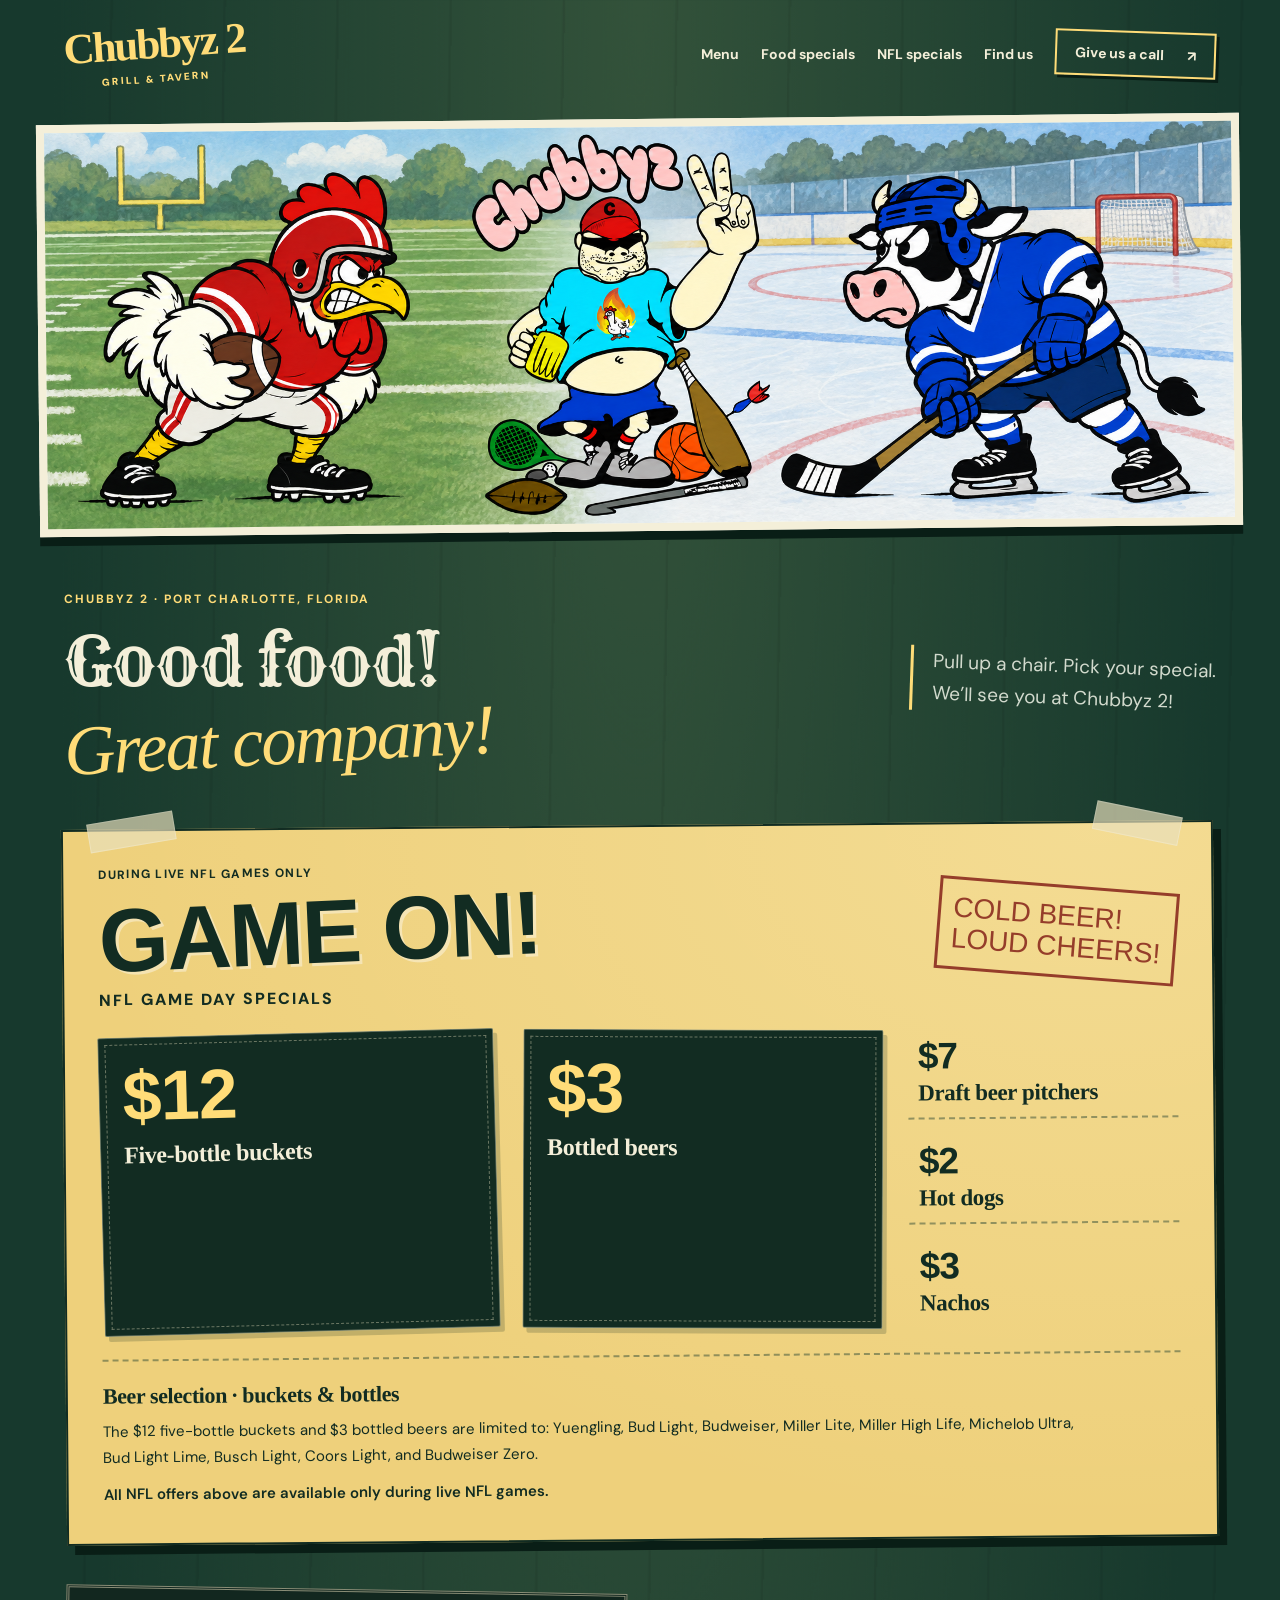
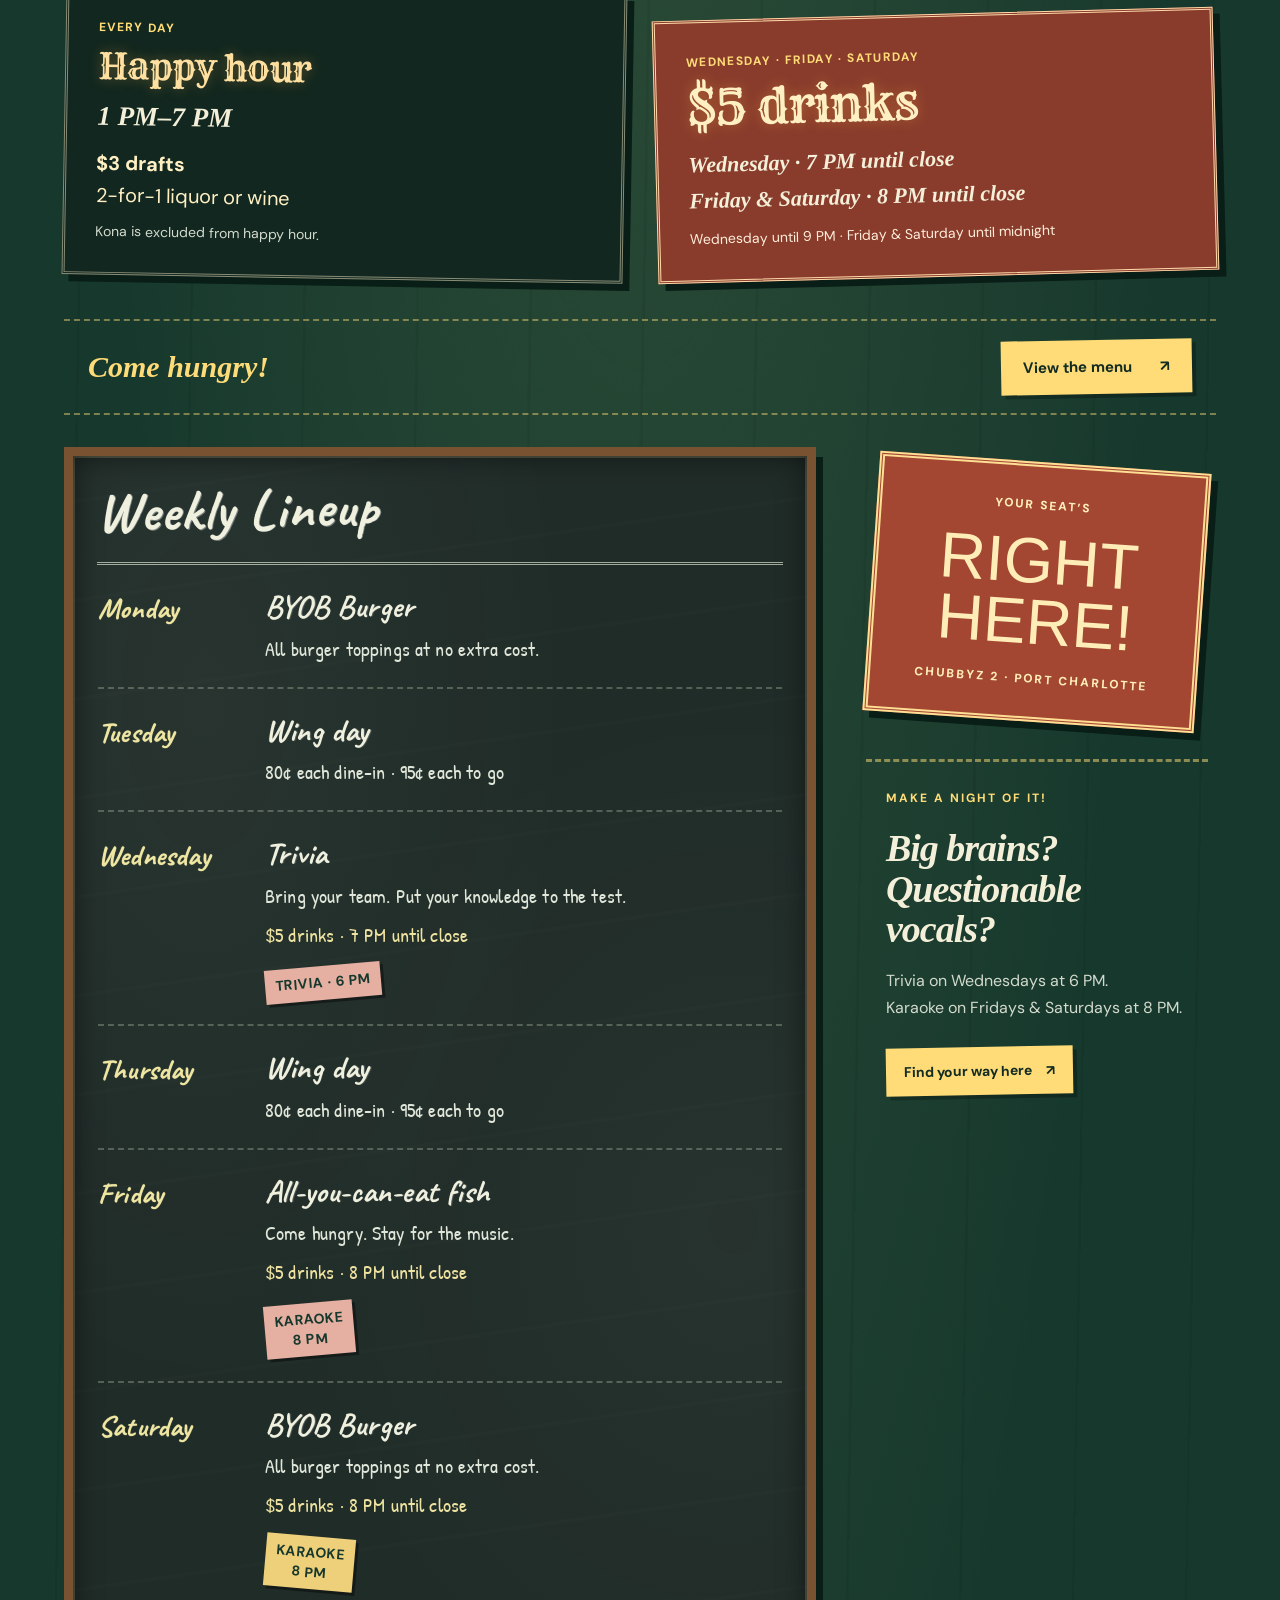
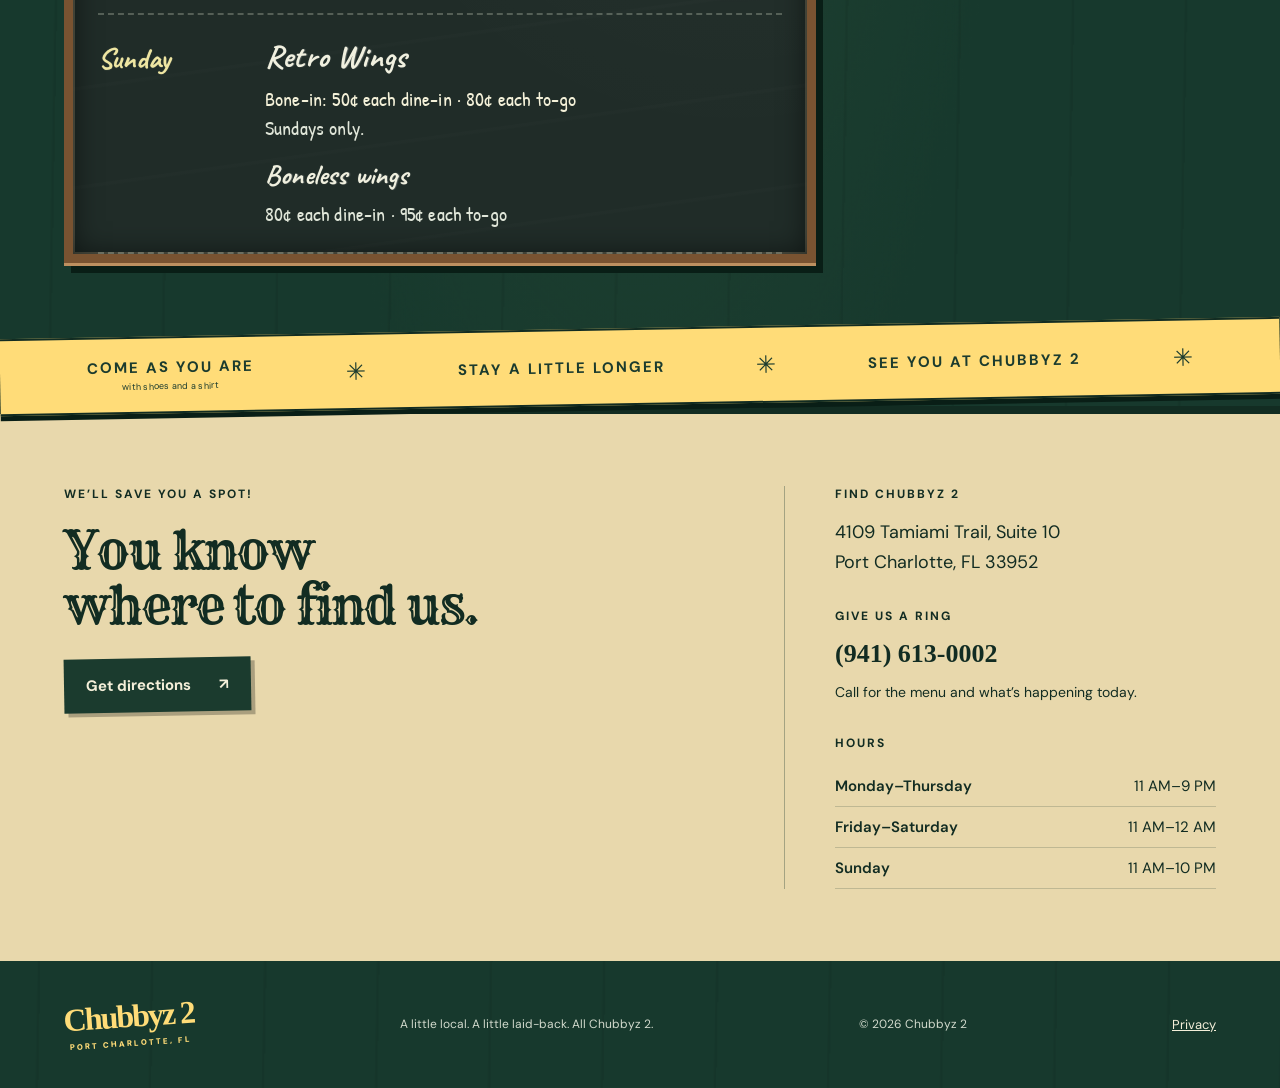
==== index.html @ 78c460dc "Publish Chubbyz 2 website" ====
<!doctype html>
<html lang="en"><head><meta charset="utf-8"><meta name="viewport" content="width=device-width, initial-scale=1"><title>Chubbyz 2 | Port Charlotte, Florida</title><meta name="description" content="Chubbyz 2 Port Charlotte specials: $12 five-bottle buckets during live NFL games, Sunday Retro Wings at 50¢ each dine-in or 80¢ each to-go, daily happy hour, and weekly entertainment."><link rel="icon" type="image/svg+xml" href="data:image/svg+xml,%3Csvg xmlns='http://www.w3.org/2000/svg' viewBox='0 0 64 64'%3E%3Crect width='64' height='64' rx='12' fill='%231a392d'/%3E%3Ctext x='32' y='48' text-anchor='middle' font-family='Georgia' font-weight='bold' font-size='48' fill='%23ffdd73'%3EC%3C/text%3E%3C/svg%3E"><link rel="stylesheet" href="style.css"><link rel="stylesheet" href="dive-bar.css"><link rel="stylesheet" href="chalkboard.css"></head>
<body><a class="skip" href="#main">Skip to content</a><header><a class="logo" href="#" aria-label="Chubbyz 2 home">Chubbyz 2<span>GRILL & TAVERN</span></a><nav aria-label="Main navigation"><a href="menu.html">Menu</a><a href="#weekly-lineup">Food specials</a><a href="#game-day">NFL specials</a><a href="#visit">Find us</a><a class="nav-call" href="tel:+19416130002">Give us a call <span aria-hidden="true">↗</span></a></nav></header>
<main id="main"><div class="sports-banner"><img src="chubbyz-field-rink-header.png" alt="Chubbyz 2 mascot between a football chicken and a hockey cow, with a football field fading into an ice hockey rink behind them" width="3072" height="1024" fetchpriority="high"></div><section class="specials" id="specials" aria-labelledby="specials-title"><div class="specials-heading"><div><p class="eyebrow">CHUBBYZ 2 · PORT CHARLOTTE, FLORIDA</p><h1 id="specials-title">Good food!<br><em>Great company!</em></h1></div><p class="specials-intro">Pull up a chair. Pick your special.<br>We’ll see you at Chubbyz 2!</p></div><section class="game-day" id="game-day" aria-labelledby="game-day-title">
<div class="game-day-heading"><div><p class="eyebrow">DURING LIVE NFL GAMES ONLY</p><h2 id="game-day-title">GAME ON!</h2><p class="game-subtitle">NFL Game Day Specials</p></div><p>COLD BEER!<br>LOUD CHEERS!</p></div>
<div class="game-day-grid"><article class="nfl-offer bucket-offer"><p class="nfl-price">$12</p><h3>Five-bottle buckets</h3></article>
<article class="nfl-offer"><p class="nfl-price">$3</p><h3>Bottled beers</h3></article>
<div class="nfl-quick-deals"><article><p class="nfl-price">$7</p><h3>Draft beer pitchers</h3></article><article><p class="nfl-price">$2</p><h3>Hot dogs</h3></article><article><p class="nfl-price">$3</p><h3>Nachos</h3></article></div></div>
<div class="beer-selection"><h3>Beer selection · buckets &amp; bottles</h3><p>The $12 five-bottle buckets and $3 bottled beers are limited to: Yuengling, Bud Light, Budweiser, Miller Lite, Miller High Life, Michelob Ultra, Bud Light Lime, Busch Light, Coors Light, and Budweiser Zero.</p><p class="game-day-note">All NFL offers above are available only during live NFL games.</p></div></section><section class="drink-specials" aria-label="Drink specials"><div class="drink-offer"><p class="eyebrow">EVERY DAY</p><h2>Happy hour</h2><p class="drink-time">1 PM–7 PM</p><p class="happy-hour-prices"><strong>$3 drafts</strong><br>2-for-1 liquor or wine</p><p class="drink-detail">Kona is excluded from happy hour.</p></div><div class="drink-offer evening"><p class="eyebrow">WEDNESDAY · FRIDAY · SATURDAY</p><h2>$5 drinks</h2><p class="drink-time">Wednesday · 7 PM until close<br>Friday &amp; Saturday · 8 PM until close</p><p class="drink-detail">Wednesday until 9 PM · Friday &amp; Saturday until midnight</p></div></section><div class="menu-strip"><span>Come hungry!</span><a class="button" href="menu.html">View the menu <span aria-hidden="true">↗</span></a></div><div class="specials-layout"><div class="weekly-board" id="weekly-lineup"><div class="board-heading"><h2>Weekly Lineup</h2><span>7 DAYS. PLENTY OF REASONS.</span></div><ol class="specials-list"><li class="special-row"><h3>Monday</h3><div class="special-food"><h4>BYOB Burger</h4><p>All burger toppings at no extra cost.</p></div></li><li class="special-row"><h3>Tuesday</h3><div class="special-food"><h4>Wing day</h4><p>80¢ each dine-in · 95¢ each to go</p></div></li><li class="special-row"><h3>Wednesday</h3><div class="special-food"><h4>Trivia</h4><p>Bring your team. Put your knowledge to the test.</p><p class="row-drinks">$5 drinks · 7 PM until close</p></div><span class="event-tag">TRIVIA · 6 PM</span></li><li class="special-row"><h3>Thursday</h3><div class="special-food"><h4>Wing day</h4><p>80¢ each dine-in · 95¢ each to go</p></div></li><li class="special-row"><h3>Friday</h3><div class="special-food"><h4>All-you-can-eat fish</h4><p>Come hungry. Stay for the music.</p><p class="row-drinks">$5 drinks · 8 PM until close</p></div><span class="event-tag">KARAOKE<br>8 PM</span></li><li class="special-row"><h3>Saturday</h3><div class="special-food"><h4>BYOB Burger</h4><p>All burger toppings at no extra cost.</p><p class="row-drinks">$5 drinks · 8 PM until close</p></div><span class="event-tag">KARAOKE<br>8 PM</span></li><li class="special-row"><h3>Sunday</h3><div class="special-food"><h4>Retro Wings</h4><p><strong>Bone-in: 50¢ each dine-in · 80¢ each to-go</strong><br>Sundays only.</p><h4 class="boneless-title">Boneless wings</h4><p>80¢ each dine-in · 95¢ each to-go</p></div></li></ol></div><aside class="specials-side"><div class="bar-sign" aria-hidden="true"><span>YOUR SEAT’S</span><strong>RIGHT<br>HERE!</strong><span>CHUBBYZ 2 · PORT CHARLOTTE</span></div><div class="weekend-note"><p class="eyebrow">MAKE A NIGHT OF IT!</p><h2>Big brains?<br>Questionable vocals?</h2><p>Trivia on Wednesdays at 6 PM.<br>Karaoke on Fridays &amp; Saturdays at 8 PM.</p><a class="button" href="#visit">Find your way here <span aria-hidden="true">↗</span></a></div></aside></div></section>
<div class="ticker"><span class="come-as-you-are">COME AS YOU ARE<small>with shoes and a shirt</small></span><b aria-hidden="true">✳</b><span>STAY A LITTLE LONGER</span><b aria-hidden="true">✳</b><span>SEE YOU AT CHUBBYZ 2</span><b aria-hidden="true">✳</b></div>

<section id="visit" class="visit"><div><p class="eyebrow">WE’LL SAVE YOU A SPOT!</p><h2>You know<br>where to find us.</h2><a class="button dark" href="https://www.google.com/maps/search/?api=1&query=Chubbyz+4109+Tamiami+Trail+Port+Charlotte+FL" target="_blank" rel="noopener noreferrer">Get directions <span aria-hidden="true">↗</span></a></div><div class="visit-details"><div><h3>FIND CHUBBYZ 2</h3><p>4109 Tamiami Trail, Suite 10<br>Port Charlotte, FL 33952</p></div><div><h3>GIVE US A RING</h3><a class="phone" href="tel:+19416130002">(941) 613-0002</a><p class="hours">Call for the menu and what’s happening today.</p></div><div class="opening-hours"><h3>HOURS</h3><dl><div><dt>Monday–Thursday</dt><dd>11 AM–9 PM</dd></div><div><dt>Friday–Saturday</dt><dd>11 AM–12 AM</dd></div><div><dt>Sunday</dt><dd>11 AM–10 PM</dd></div></dl></div></div></section></main><footer><a class="logo" href="#">Chubbyz 2<span>PORT CHARLOTTE, FL</span></a><p>A little local. A little laid-back. All Chubbyz 2.</p><span>© <span id="year">2026</span> Chubbyz 2</span><a class="privacy-link" href="privacy.html">Privacy</a></footer></body></html>
---- style.css ----
@import url('https://fonts.googleapis.com/css2?family=DM+Sans:wght@400;500;600;700&family=Rye&display=swap');
:root{--green:#1b3b2e;--deep:#122c22;--yellow:#ffdc78;--paper:#f4efd9;--red:#af3f2b}*{box-sizing:border-box}html{scroll-behavior:smooth;scroll-padding-top:24px}body{margin:0;background:var(--green);color:var(--paper);font-family:'DM Sans',sans-serif;font-size:16px}a{color:inherit;text-decoration:none}a:focus-visible{outline:3px solid var(--red);outline-offset:6px}.skip{position:absolute;top:-60px;left:12px;background:var(--yellow);color:var(--green);padding:12px;z-index:5}.skip:focus{top:12px}header{max-width:1500px;margin:auto;padding:27px 5%;display:flex;justify-content:space-between;align-items:center;border-bottom:1px solid #ffffff30}.logo{font-family:Georgia,serif;font-size:38px;font-weight:900;letter-spacing:-2px;line-height:.95}.logo span{display:block;font-family:'DM Sans',sans-serif;font-size:10px;letter-spacing:2px;text-align:center;margin-top:9px}nav{display:flex;align-items:center;gap:36px;font-size:14px;font-weight:600}.nav-call{border:1px solid #eee7c881;padding:12px 18px;border-radius:3px}.nav-call span{margin-left:20px}nav a:hover,.text-link:hover{color:var(--yellow)}.hero{max-width:1500px;margin:auto;padding:27px 5% 80px}.hero-top{display:flex;justify-content:space-between;font-size:12px;letter-spacing:2px;font-weight:700}h1{font-family:'Rye',Georgia,serif;font-weight:400;color:var(--yellow);font-size:clamp(90px,19.3vw,278px);line-height:1.16;letter-spacing:-.055em;margin:8px 0 18px;position:relative}h1 .star{font-family:Georgia,serif;font-size:.42em;display:inline-block;vertical-align:top;transform:rotate(12deg);margin:28px 0 0 14px}.hero-bottom{display:grid;grid-template-columns:.85fr 1.35fr;gap:9%;align-items:center}.eyebrow{font-size:12px;letter-spacing:2px;font-weight:700;margin:0 0 22px}h2{font-family:Georgia,serif;font-size:clamp(34px,3.4vw,53px);letter-spacing:-1.8px;line-height:1.07;font-weight:700;margin:0 0 25px}.intro>p:not(.eyebrow){color:#d2dacd;line-height:1.7;max-width:350px;margin-bottom:28px}.button{display:inline-flex;align-items:center;justify-content:space-between;gap:28px;background:var(--yellow);color:var(--deep);padding:17px 22px;border-radius:3px;font-weight:700;font-size:15px;transition:transform .2s,background .2s}.button:hover{transform:translateY(-3px);background:#ffe99d}.small-note{display:block;font-size:10px;letter-spacing:1.8px;margin-top:20px;color:#bfcab9}.hero-photo{margin:0;position:relative;transform:rotate(-2deg);background:var(--paper);padding:10px 10px 0;color:var(--deep)}.hero-photo img{display:block;width:100%;height:350px;object-fit:cover}.hero-photo figcaption{font-size:10px;font-weight:700;letter-spacing:2px;padding:15px 3px}.stamp{position:absolute;right:-23px;bottom:-30px;background:var(--yellow);width:140px;height:140px;border-radius:50%;outline:1px dashed var(--deep);outline-offset:-9px;display:flex;align-items:center;justify-content:center;flex-direction:column;transform:rotate(12deg);font-size:12px;font-weight:700;letter-spacing:1px}.stamp strong{font:italic bold 38px Georgia;letter-spacing:-2px}.stamp span{font-size:8px;letter-spacing:1px;margin-top:7px}.ticker{background:var(--yellow);color:var(--green);padding:19px 4%;display:flex;justify-content:space-around;align-items:center;gap:20px;font-size:26px;border-top:2px solid var(--deep);border-bottom:2px solid var(--deep)}.ticker span{font-size:15px;letter-spacing:2px;font-weight:700}.hangout{max-width:1500px;margin:auto;padding:85px 5%;display:grid;grid-template-columns:1.8fr 1fr;gap:0 12%}.hangout>.eyebrow{grid-column:1/-1;color:var(--yellow)}.hangout h2{font-size:clamp(38px,4vw,60px)}.hangout p:not(.eyebrow){max-width:515px;line-height:1.8;color:#d2dacd}.text-link{display:inline-block;margin-top:10px;font-weight:600;border-bottom:1px solid #eeeed083;padding-bottom:7px}.text-link span{margin-left:35px}.wordmark{align-self:center;text-align:center;color:var(--yellow);font:bold 44px/.95 Georgia;transform:rotate(5deg);letter-spacing:-2px}.wordmark i{font-size:63px;line-height:1.2}.visit{background:var(--yellow);color:var(--deep);padding:72px max(5%,calc((100% - 1350px)/2));display:grid;grid-template-columns:1.4fr 1fr;gap:10%}.visit h2{font-size:clamp(38px,4vw,60px)}.button.dark{background:var(--green);color:var(--paper)}.button.dark:hover{background:#2b513e}.visit-details{border-left:1px solid #1b3b2e55;padding-left:50px}.visit-details h3{font-size:12px;letter-spacing:2px;margin:0 0 15px}.visit-details p{font-size:18px;line-height:1.7;margin:0 0 30px}.phone{font:bold 26px Georgia}.visit-details .hours{font-size:14px;margin-top:12px}footer{max-width:1500px;margin:auto;display:flex;justify-content:space-between;gap:25px;align-items:center;padding:40px 5%}footer .logo{font-size:32px}footer p,footer>span{font-size:12px;color:#d2dacd}footer .logo span{font-size:8px}@media(min-width:1550px){h1{font-size:278px}}@media(max-width:800px){header{padding:22px 6%}nav{gap:20px}nav>a:first-child{display:none}.hero{padding:25px 6% 60px}.hero-top{font-size:9px;letter-spacing:1px}h1{font-size:20vw;margin:20px 0 26px}h1 .star{margin-top:15px;margin-left:8px}.hero-bottom{gap:7%}.hero-photo img{height:300px}.stamp{width:110px;height:110px;right:-15px}.stamp strong{font-size:30px}.intro h2{font-size:33px}.button{padding:15px;gap:15px;font-size:14px}.ticker span{font-size:11px;letter-spacing:1px}.hangout{gap:8%}.wordmark{font-size:34px}.wordmark i{font-size:43px}.visit-details{padding-left:25px}footer p{max-width:160px}}@media(max-width:560px){nav{gap:16px;font-size:13px}.nav-call{padding:10px}.nav-call span{display:none}.logo{font-size:32px}.logo span{font-size:8px}.hero-top span:last-child{display:none}.hero-bottom{grid-template-columns:1fr;gap:36px}.intro{max-width:400px}.intro h2{font-size:42px}.intro>p:not(.eyebrow){max-width:none}.hero-photo{margin:0 8px 15px}.hero-photo img{height:290px}.small-note{margin-top:15px}.ticker{gap:12px;padding:18px 5%}.ticker span:nth-of-type(2),.ticker span:nth-of-type(3){display:none}.ticker{justify-content:center}.hangout{padding:55px 6%;grid-template-columns:1fr}.wordmark{display:none}.visit{padding:50px 6%;grid-template-columns:1fr;gap:40px}.visit-details{border-left:0;border-top:1px solid #1b3b2e55;padding:30px 0 0;display:grid;grid-template-columns:1fr 1fr;gap:15px}.visit-details p{font-size:15px}.phone{font-size:21px}.visit-details .hours{font-size:13px}.visit-details h3{font-size:10px}footer{flex-wrap:wrap;padding:30px 6%}footer p{max-width:170px}footer>span{width:100%;font-size:11px}}@media(prefers-reduced-motion:reduce){html{scroll-behavior:auto}*{transition:none!important}}
 .opening-hours{grid-column:1/-1}.opening-hours dl{margin:0}.opening-hours dl>div{display:flex;justify-content:space-between;gap:20px;border-bottom:1px solid #1b3b2e33;padding:10px 0;font-size:15px}.opening-hours dd{margin:0;white-space:nowrap}.opening-hours dt{font-weight:600}
/* Weekly specials lead the page. */
.specials{max-width:1500px;margin:auto;padding:45px 5% 65px}.specials-heading{display:flex;align-items:flex-end;justify-content:space-between;gap:30px;margin-bottom:38px}.specials-heading .eyebrow{color:var(--yellow);font-size:12px;margin-bottom:17px}.specials h1{font:700 clamp(44px,5.8vw,82px)/1.02 Georgia,serif;letter-spacing:-2.5px;margin:0;color:var(--paper)}.specials h1 em{color:var(--yellow);font-weight:400}.specials-intro{font-size:16px;line-height:1.7;color:#d2dacd;margin:0 0 6px}.specials-layout{display:grid;grid-template-columns:minmax(0,2.1fr) minmax(0,1fr);gap:42px;align-items:start}.weekly-board{border:1px solid #ffdc7870;background:var(--deep)}.board-heading{background:var(--yellow);color:var(--deep);padding:21px 25px;display:flex;align-items:center;justify-content:space-between;gap:15px}.board-heading h2{font:700 29px/1.1 Georgia,serif;letter-spacing:-.5px;margin:0}.board-heading>span{font-size:12px;letter-spacing:1px;white-space:nowrap}.specials-list{list-style:none;margin:0;padding:0}.special-row{display:grid;grid-template-columns:115px minmax(0,1fr) auto;align-items:center;gap:17px;margin:0 25px;padding:20px 0;border-bottom:1px solid #f4efd930}.special-row:last-child{border-bottom:0}.special-row h3{font-size:15px;margin:0;color:var(--yellow);font-weight:600}.special-food h4{font:bold 25px/1.1 Georgia,serif;letter-spacing:-.5px;margin:0 0 8px}.special-food p{font-size:14px;line-height:1.5;color:#d2dacd;margin:0}.event-tag{font-size:12px;letter-spacing:1px;padding:8px 10px;color:var(--yellow);border:1px solid #ffdc7870;transform:rotate(-3deg);white-space:nowrap}.specials-side .hero-photo{transform:rotate(2deg);margin:7px 5px 32px}.specials-side .hero-photo img{height:270px}.specials-side .hero-photo figcaption{font-size:10px;letter-spacing:1px}.weekend-note{padding:8px 5px}.weekend-note .eyebrow{color:var(--yellow);font-size:12px}.weekend-note h2{font-size:32px;letter-spacing:-1px;margin-bottom:18px}.weekend-note>p:not(.eyebrow){font-size:16px;line-height:1.7;color:#d2dacd;margin-bottom:25px}.specials-side .button{font-size:14px;padding:15px 18px;gap:14px}@media(max-width:1000px){.specials-layout{grid-template-columns:minmax(0,1fr) 260px;gap:25px}.special-row{grid-template-columns:90px minmax(0,1fr);gap:10px 15px;margin:0 18px}.event-tag{grid-column:2;justify-self:start}.special-food h4{font-size:23px}.board-heading{padding:20px 18px}.board-heading>span{display:none}.specials-heading{align-items:flex-start}.specials-intro{max-width:280px}}@media(max-width:800px){nav>a:first-child{display:block}nav>a[href="#visit"]{display:none}.specials-layout{grid-template-columns:1fr}.specials-side{display:grid;grid-template-columns:1fr 1fr;gap:25px;align-items:center}.specials-side .hero-photo{margin-bottom:0}.special-row{grid-template-columns:115px minmax(0,1fr) auto;margin:0 23px;gap:17px}.event-tag{grid-column:auto}.specials-heading{display:block}.specials-intro{max-width:none;margin:20px 0 0}.specials-heading h1 br{display:none}.specials-heading h1 em{display:block}}@media(max-width:560px){.specials{padding:32px 6% 45px}.specials-heading{margin-bottom:28px}.specials h1{font-size:51px;letter-spacing:-2px}.specials-heading .eyebrow{font-size:10px;letter-spacing:1px}.specials-intro{font-size:16px}.board-heading h2{font-size:28px}.special-row{grid-template-columns:minmax(0,1fr) auto;gap:8px 10px;padding:20px 0;margin:0 18px}.special-row h3{grid-column:1;font-size:14px}.special-food{grid-column:1;grid-row:2}.special-food h4{font-size:25px}.special-food p{font-size:14px}.event-tag{grid-column:2;grid-row:1;align-self:start;font-size:12px}.specials-side{grid-template-columns:1fr;gap:24px}.specials-side .hero-photo img{height:240px}.weekend-note{padding:12px 0 0}.weekend-note h2{font-size:35px}nav{gap:13px}.nav-call{font-size:12px}}@media(max-width:360px){.specials h1{font-size:44px}.special-row{margin:0 14px}.special-food h4{font-size:23px}}
.mascot-art{margin:0 0 30px;background:#fffef0;border:7px solid #f6bbcb;box-shadow:8px 8px 0 #10281f}.mascot-art img{display:block;width:100%;height:auto;aspect-ratio:1;object-fit:contain}.mascot-art figcaption{padding:15px 10px;background:#f6bbcb;color:var(--deep);text-align:center;font-size:12px;font-weight:700;letter-spacing:1px;line-height:1.5}.specials-side .mascot-art{transform:rotate(1deg)}@media(max-width:800px){.mascot-art{margin-bottom:0}}@media(max-width:560px){.mascot-art{max-width:390px;width:100%;margin:0 auto 5px}.specials-side .mascot-art{transform:none}}
.sports-banner{background:#fffef0;border-bottom:5px solid #f6bbcb;text-align:center;padding:0 4%}.sports-banner img{display:block;width:100%;max-width:1180px;height:auto;margin:auto;object-fit:contain}.specials-heading h1{font-size:clamp(40px,4.4vw,64px)}.specials-heading h1 em{display:inline}.specials .specials-heading{align-items:center;margin-bottom:28px}.specials .specials-layout{grid-template-columns:minmax(0,2.1fr) minmax(0,1fr)}.specials-side .weekend-note{padding:25px 0}.specials-side{display:block}@media(max-width:800px){.specials .specials-layout{grid-template-columns:1fr}.specials .specials-heading{display:block}.specials-heading h1 em{display:inline}.sports-banner{padding:0}.specials-side .weekend-note{padding:0}.specials-intro{margin-top:15px}}@media(max-width:560px){.specials-heading h1{font-size:41px}.specials{padding-top:27px}}
.sports-banner{padding:0}.sports-banner img{max-width:none}
.drink-specials{display:grid;grid-template-columns:1fr 1fr;gap:0;margin:0 0 32px;border:1px solid #ffdc7870;background:var(--deep)}.drink-offer{padding:25px 28px}.drink-offer .eyebrow{color:var(--yellow);font-size:12px;line-height:1.5;letter-spacing:1.4px;margin:0 0 10px}.drink-offer h2{font:bold 36px/1.1 Georgia,serif;letter-spacing:-1px;margin:0 0 12px}.drink-time{font-size:22px;font-weight:700;margin:0;line-height:1.4}.drink-detail{font-size:14px;line-height:1.5;margin:10px 0 0;color:#d2dacd}.drink-offer.evening{border-left:1px solid #ffdc7870}.special-food .row-drinks{color:var(--yellow);font-weight:600;margin-top:9px}@media(max-width:560px){.drink-specials{grid-template-columns:1fr;margin-bottom:24px}.drink-offer{padding:22px}.drink-offer.evening{border-left:0;border-top:1px solid #ffdc7870}.drink-offer h2{font-size:32px}.drink-time{font-size:21px}}
.happy-hour-prices{font-size:20px;line-height:1.6;margin:12px 0 0;color:var(--yellow)}
.game-day{margin-bottom:32px;padding:28px;background:var(--yellow);color:var(--deep);border-radius:3px}.game-day-heading{display:flex;align-items:center;justify-content:space-between;gap:24px;margin-bottom:24px}.game-day-heading .eyebrow{margin:0 0 10px;letter-spacing:1.3px}.game-day-heading h2{font-size:clamp(30px,3.5vw,47px);margin:0;letter-spacing:-1px}.game-day-heading>p{font-size:15px;line-height:1.5;margin:0}.game-day-grid{display:grid;grid-template-columns:1.1fr 1fr .75fr;gap:22px}.nfl-offer{padding:23px;background:var(--deep);color:var(--paper);border-radius:2px}.nfl-price{font:bold 52px/1 Georgia,serif;margin:0 0 10px;color:var(--yellow)}.game-day h3{font:bold 24px/1.2 Georgia,serif;margin:0 0 12px;letter-spacing:-.4px}.nfl-offer>p:not(.nfl-price){font-size:15px;line-height:1.65;margin:12px 0 0}.nfl-offer .nfl-detail{color:var(--yellow)}.nfl-quick-deals{display:grid;gap:15px}.nfl-quick-deals article{border-bottom:1px solid #1b3b2e55;padding:0 0 12px}.nfl-quick-deals article:last-child{border-bottom:0;padding-bottom:0}.nfl-quick-deals .nfl-price{font-size:37px;color:var(--deep);margin-bottom:5px}.nfl-quick-deals h3{font-size:21px;margin:0}.game-day-note{font-size:14px;font-weight:600;line-height:1.5;margin:20px 0 0}.special-food .boneless-title{font-size:21px;margin-top:18px}.special-food strong{color:var(--paper)}@media(max-width:1000px){.game-day-grid{grid-template-columns:1fr 1fr}.nfl-quick-deals{grid-column:1/-1;grid-template-columns:repeat(3,minmax(0,1fr))}.nfl-quick-deals article{border-bottom:0;padding:0}.game-day-heading>p{display:none}}@media(max-width:560px){header{flex-wrap:wrap;gap:22px}nav{width:100%;justify-content:space-between;gap:8px}.game-day{padding:22px;margin-bottom:24px}.game-day-grid{grid-template-columns:1fr;gap:16px}.nfl-quick-deals{grid-column:auto;gap:12px}.nfl-quick-deals h3{font-size:17px}.nfl-quick-deals .nfl-price{font-size:32px}.nfl-offer{padding:20px}.game-day-heading .eyebrow{font-size:10px}.game-day h2{font-size:33px}}
---- dive-bar.css ----
/* A wall of bar signs and weekly flyers. */
html{overflow-x:clip}
/* Keep longer day names clear of the offer text at every board width. */
body{background-color:#17392d;background-image:repeating-linear-gradient(91deg,transparent 0 110px,#00000012 111px 113px),radial-gradient(ellipse at top,#33523a,transparent 65%)}
header{border-bottom:0;padding-top:24px;padding-bottom:24px}.logo{color:var(--yellow);transform:rotate(-4deg);font-size:43px}nav a{font-weight:700}.nav-call{border:2px solid var(--yellow);box-shadow:3px 3px 0 #091e16;border-radius:0;transform:rotate(2deg)}
.sports-banner{max-width:1400px;margin:12px auto 0;border:8px solid #f4efd9;box-shadow:0 9px 0 #091e16;transform:rotate(-.6deg);width:94%}
.specials{padding-top:60px}.specials .specials-heading{align-items:center;margin-bottom:45px}.specials-heading h1{font-family:'Rye',Georgia,serif;font-size:clamp(39px,5.3vw,73px);font-weight:400;line-height:1.13;letter-spacing:-2px}.specials-heading h1 em{font-family:Georgia,serif;display:inline-block;transform:rotate(-3deg);font-size:1.04em}.specials-intro{font-size:19px;transform:rotate(2deg);border-left:3px solid var(--yellow);padding-left:20px;max-width:330px}.specials-heading .eyebrow{letter-spacing:2px}
.game-day{position:relative;background:#eed07b;background-image:radial-gradient(ellipse at 90% 0,#fff3c355,transparent 70%);padding:35px;margin-bottom:48px;box-shadow:8px 9px 0 #091e16;border:2px solid #122c22;border-radius:0;transform:rotate(-.5deg)}
.game-day:before,.game-day:after{content:'';position:absolute;top:-14px;width:85px;height:27px;background:#e9e0bdad;border:1px solid #fff3;transform:rotate(-9deg);left:25px}.game-day:after{left:auto;right:30px;transform:rotate(12deg)}
.game-day-heading h2{font-family:Impact,'Arial Black',sans-serif;font-size:clamp(58px,7vw,100px);line-height:.93;letter-spacing:-2px;transform:rotate(-2deg);text-shadow:3px 3px 0 #fff6}.game-subtitle{font-weight:800;text-transform:uppercase;letter-spacing:2px;font-size:16px;margin:14px 0 0}.game-day-heading>p{display:block;font-family:Impact,'Arial Black',sans-serif;font-size:28px;line-height:1.12;transform:rotate(5deg);border:3px solid;padding:12px;color:#953d2a}.game-day-grid{gap:26px;align-items:stretch}.nfl-offer{border:1px solid #efe6c36b;outline:1px dashed #efe6c366;outline-offset:-8px;box-shadow:4px 5px 0 #122c2233;transform:rotate(.7deg)}.bucket-offer{transform:rotate(-1deg)}.nfl-price{font-family:Impact,'Arial Black',sans-serif;font-size:70px;letter-spacing:-1px}.nfl-quick-deals{gap:13px}.nfl-quick-deals article{padding:10px!important;border-bottom:2px dashed #17392d70}.nfl-quick-deals h3{font-size:23px}.game-day-note{margin-top:26px}
.drink-specials{background:none;border:0;gap:30px;margin-bottom:54px;align-items:start}.drink-offer{position:relative;background:#12271f;border:3px double #e9e0bd8c;box-shadow:7px 7px 0 #091e16;transform:rotate(1deg);padding:30px}.drink-offer h2{font-family:'Rye',Georgia,serif;color:#ffe0a0;font-weight:400;text-shadow:0 0 13px #fcb04555}.drink-offer.evening{background:#893c2c;border:3px double #ffdbab;transform:rotate(-1.5deg);margin-top:25px}.drink-offer.evening h2{font-size:49px;color:#fff0c3}.drink-offer.evening .drink-detail{color:#ffedda}.drink-time{font-family:Georgia,serif;font-style:italic;font-size:27px}.happy-hour-prices{color:#fff0c3}
.weekly-board{background:#101f1a;border:8px solid #825432;box-shadow:inset 0 0 0 2px #b48654,7px 9px 0 #091e16}.board-heading{background:transparent;color:var(--paper);border-bottom:2px dashed #f4efd955;margin:0 24px;padding:25px 0}.board-heading h2{font:400 31px 'Rye',Georgia,serif;transform:rotate(-2deg)}.board-heading>span{display:none}.special-row{padding:25px 0;border-bottom:1px dashed #f4efd94d;grid-template-columns:100px minmax(0,1fr) auto}.special-row h3{font:italic bold 21px Georgia,serif;transform:rotate(-4deg)}.special-food h4{font-size:27px}.event-tag{background:#eed07b;color:#17392d;font-weight:800;border:0;box-shadow:3px 3px 0 #0006;transform:rotate(5deg);font-size:11px}.special-row:nth-child(odd) .event-tag{background:#e5afa1;transform:rotate(-5deg)}
.specials-side{padding:15px 8px}.bar-sign{background:#a34733;color:#ffedb7;padding:30px 20px;text-align:center;border:5px double #ffdf94;transform:rotate(4deg);box-shadow:7px 7px 0 #091e16;margin:0 5px 38px}.bar-sign span{display:block;font-size:12px;font-weight:800;letter-spacing:2px}.bar-sign strong{display:block;font:clamp(40px,5vw,74px)/.95 Impact,'Arial Black',sans-serif;margin:18px 0}.specials-side .weekend-note{padding:28px 20px;border-top:3px dashed #ffdc7880}.weekend-note h2{font:italic bold 38px/1.06 Georgia,serif}.ticker{transform:rotate(-1deg);box-shadow:0 5px 0 #091e16;position:relative;z-index:1}.visit{background:#e8d8ac;border-top:8px solid #122c22}.visit h2{font-family:'Rye',Georgia,serif;font-weight:400;font-size:clamp(32px,4vw,52px)}.button{border-radius:0;box-shadow:4px 4px 0 #0004;transform:rotate(-1deg)}
@media(max-width:1000px){.special-row{grid-template-columns:85px minmax(0,1fr)}.event-tag{grid-column:2;justify-self:start}.game-day-grid{grid-template-columns:1fr 1fr}.nfl-quick-deals{grid-template-columns:repeat(3,minmax(0,1fr))}.bar-sign strong{font-size:54px}}
@media(max-width:800px){.specials .specials-heading{display:block}.specials-intro{max-width:none;margin-top:26px}.specials-side{display:grid;grid-template-columns:1fr 1fr;gap:25px;align-items:center}.bar-sign{margin:10px 0 20px}.game-day-heading>p{font-size:21px}.game-day{padding:26px}.drink-offer{padding:24px}.special-row{grid-template-columns:100px minmax(0,1fr) auto}.event-tag{grid-column:auto}}
@media(max-width:560px){.sports-banner{border-width:4px;width:95%}.specials{padding-top:40px}.specials-heading h1{font-size:42px;letter-spacing:-1.5px}.specials-intro{font-size:17px}.game-day{padding:24px 19px;margin-bottom:38px}.game-day-heading{gap:12px;align-items:flex-start}.game-day-heading h2{font-size:56px}.game-day-heading>p{display:none}.game-subtitle{font-size:12px;letter-spacing:1px}.game-day-grid{grid-template-columns:1fr;gap:20px}.nfl-quick-deals{gap:3px}.nfl-quick-deals article{padding:8px 3px!important}.nfl-quick-deals h3{font-size:18px}.drink-specials{gap:23px}.drink-offer.evening{margin-top:0}.specials-side{display:block;padding:28px 5px 0}.bar-sign{max-width:300px;margin:0 auto 35px}.board-heading{margin:0 15px}.board-heading h2{font-size:25px}.special-row{grid-template-columns:minmax(0,1fr) auto;margin:0 15px}.special-row h3{font-size:19px}.event-tag{grid-column:2;grid-row:1}.special-food h4{font-size:26px}.weekly-board{border-width:6px}.special-food p{font-size:14px}.visit h2{font-size:35px}}
.special-row{grid-template-columns:140px minmax(0,1fr) auto;column-gap:22px;align-items:start}
.special-row h3{line-height:1.3;white-space:nowrap;transform:none;padding-top:3px}
@media(max-width:1000px){
  .special-row{grid-template-columns:minmax(0,1fr) auto;gap:14px 18px;align-items:start}
  .special-row h3{grid-column:1;grid-row:1;padding:0;margin:0}
  .special-row .special-food{grid-column:1/-1;grid-row:2;min-width:0}
  .special-row .event-tag{grid-column:2;grid-row:1;justify-self:end;align-self:center}
}
.beer-selection{margin-top:26px;border-top:2px dashed #17392d70;padding-top:22px}
.beer-selection h3{font-size:22px;margin-bottom:10px}
.beer-selection>p{font-size:15px;line-height:1.7;margin:0;max-width:980px}
.beer-selection .game-day-note{margin-top:12px}
.drink-offer.evening .drink-time{font-size:22px;line-height:1.65}
@media(max-width:560px){.drink-offer.evening .drink-time{font-size:20px}.beer-selection h3{font-size:21px}}
.event-tag{text-align:center;line-height:1.5}
nav{flex-wrap:wrap;gap:22px}
.menu-strip{display:flex;justify-content:space-between;align-items:center;gap:20px;margin:-15px 0 32px;padding:19px 24px;border-top:2px dashed #ffdc7870;border-bottom:2px dashed #ffdc7870}
.menu-strip>span{font:italic bold 30px Georgia,serif;color:var(--yellow)}
.menu-page{max-width:1350px;margin:auto;padding:55px 5% 65px}
.menu-page h1{font:400 clamp(48px,7vw,85px)/1.1 'Rye',Georgia,serif;letter-spacing:-2px;margin:0 0 20px}
.menu-intro{font-size:21px;line-height:1.5}.menu-help{line-height:1.6;color:#d2dacd}.menu-current{background:var(--deep);padding:16px 20px;line-height:1.65;border-left:3px solid var(--yellow)}.menu-current a{color:var(--yellow);text-decoration:underline}
.menu-photos{display:grid;grid-template-columns:1fr 1fr;gap:28px;margin:35px 0}
.menu-photos figure{margin:0;min-width:0}.menu-photos figcaption{min-height:115px}.menu-photos h2{font-size:32px;margin:0 0 10px}.menu-photos p{line-height:1.6;color:#d2dacd;margin:0 0 20px}
.menu-photos img{display:block;width:100%;height:auto;image-orientation:from-image;border:5px solid var(--paper);box-shadow:5px 6px 0 #091e16}.menu-photos a{display:block;cursor:zoom-in}
@media(max-width:800px){header{flex-wrap:wrap;gap:24px}nav{gap:18px}.menu-photos{grid-template-columns:1fr}.menu-photos figcaption{min-height:0}}
@media(max-width:560px){nav{justify-content:flex-start;column-gap:18px;row-gap:14px}.menu-strip{padding:18px 0;gap:14px}.menu-strip>span{font-size:23px}.menu-strip .button{font-size:14px;padding:13px}.menu-page{padding-top:38px}.menu-page h1{font-size:49px}.menu-intro{font-size:18px}}
.menu-categories{display:flex;flex-wrap:wrap;gap:10px;margin:30px 0 42px;justify-content:flex-start}
.menu-categories a{display:block!important;padding:10px 14px;border:1px solid #ffdc7870;font-size:14px;background:var(--deep);color:var(--yellow);border-radius:2px}
.menu-categories a:hover{background:var(--yellow);color:var(--deep)}
.food-section{margin:0 0 40px;padding:28px;background:#101f1a;border:5px solid #825432;box-shadow:5px 6px 0 #091e16;scroll-margin-top:24px}
.food-section-heading{border-bottom:2px dashed #ffdc7870;padding-bottom:20px;margin-bottom:6px}
.food-section-heading h2{font:400 clamp(27px,3vw,39px)/1.2 'Rye',Georgia,serif;color:var(--yellow);margin:0 0 13px;letter-spacing:-.6px}
.food-section-heading p{color:#d2dacd;font-size:15px;line-height:1.7;margin:0;max-width:950px}
.food-items{display:grid;grid-template-columns:repeat(2,minmax(0,1fr));gap:0 34px;margin:0}
.food-item{padding:22px 0;border-bottom:1px dashed #f4efd933;min-width:0}
.food-item dt{display:flex;flex-wrap:wrap;justify-content:space-between;align-items:baseline;gap:8px 15px;font:bold 23px/1.25 Georgia,serif}
.food-item dt>span:first-child{flex:1 1 190px}
.food-item .food-price{font:700 16px/1.5 'DM Sans',sans-serif;color:var(--yellow);flex:0 1 auto}
.food-item dd{margin:10px 0 0;color:#d2dacd;font-size:15px;line-height:1.7}
.wing-sauces{margin-top:25px}.wing-sauces h3,.beer-menu h3{font:bold 24px Georgia,serif;color:var(--yellow);margin:0 0 15px}
.wing-sauces ul{list-style:none;display:flex;flex-wrap:wrap;gap:9px;margin:0 0 22px;padding:0}.wing-sauces li{padding:7px 11px;background:#ffdc7812;border:1px solid #ffdc7855;font-size:14px}
.wing-sauces a,.beer-menu a{color:var(--yellow);text-decoration:underline;text-underline-offset:3px}
.beer-menu{display:grid;grid-template-columns:1fr 2fr;gap:30px;padding-top:25px}.beer-menu p{font-size:15px;line-height:1.9;color:#d2dacd}
.menu-payment{font-size:14px;color:#d2dacd;margin:0 0 24px}
@media(max-width:650px){.food-section{padding:20px 18px;border-width:4px;margin-bottom:28px}.food-items,.beer-menu{grid-template-columns:1fr}.food-item dt{font-size:22px}.food-item dt>span:first-child{flex-basis:170px}.menu-categories{gap:8px;margin-bottom:28px}.menu-categories a{padding:9px 11px;font-size:13px}.food-section-heading h2{font-size:28px}.beer-menu{gap:18px}}

.privacy-link{font-size:13px;text-decoration:underline}.privacy-page{max-width:950px}.privacy-page h2{font-size:29px;letter-spacing:-.5px;margin:32px 0 12px}.privacy-page p{line-height:1.8}.privacy-page p a{color:var(--yellow);text-decoration:underline}.logo{white-space:nowrap}
---- chalkboard.css ----
@import url('https://fonts.googleapis.com/css2?family=Caveat:wght@600;700&family=Patrick+Hand&display=swap');

/* Chalk lettering over a softly smudged slate, framed in wood. */
.weekly-board{background-color:#202c28;background-image:radial-gradient(ellipse at 18% 17%,#d6e5d40b 0,transparent 43%),radial-gradient(ellipse at 90% 55%,#e1e8d909 0,transparent 48%),repeating-linear-gradient(172deg,transparent 0 43px,#e9f2e003 44px 46px,transparent 48px 98px);border:9px solid #795331;border-image:none;box-shadow:inset 0 0 28px #0008,inset 0 0 0 2px #c1af8655,0 3px 0 #bd9060,7px 10px 0 #091e16;color:#f0f0df}
.weekly-board .board-heading{border-bottom:3px double #e7ebdba8;padding:23px 0 21px;margin:0 24px}
.weekly-board .board-heading h2{font:700 clamp(40px,4.4vw,57px)/1.1 'Caveat','Segoe Print',cursive;color:#f0f0df;letter-spacing:1px;transform:rotate(-1.2deg);text-shadow:.4px .5px 0 #ffffff60,-.4px 0 1px #ffffff45}
.weekly-board .special-row{border-bottom:2px dashed #e4ecd644;padding:24px 0;column-gap:22px}
.weekly-board .special-row h3{font:700 29px/1.2 'Caveat','Segoe Print',cursive;color:#efe6a2;letter-spacing:.2px;text-shadow:0 0 1px #fdf7bb80;white-space:nowrap}
.weekly-board .special-food h4{font:700 32px/1.15 'Caveat','Segoe Print',cursive;color:#f0f0df;letter-spacing:.2px;margin-bottom:8px;text-shadow:.4px 0 1px #ffffff45}
.weekly-board .special-food p{font:400 20px/1.45 'Patrick Hand','Segoe Print',cursive;color:#e0e6d9;letter-spacing:.15px}
.weekly-board .special-food strong{font-weight:400;color:#f4f1d9}
.weekly-board .special-food .row-drinks{font-size:20px;font-weight:400;color:#eee3a0;margin-top:10px}
.weekly-board .special-food .boneless-title{font-size:28px;margin-top:17px}
.weekly-board .event-tag{font:700 14px/1.4 'DM Sans',sans-serif;letter-spacing:.6px;padding:7px 10px}
.come-as-you-are{text-align:center;display:flex;flex-direction:column;align-items:center;gap:4px}
.ticker .come-as-you-are small{display:block;font:400 9px/1.25 'DM Sans',sans-serif;letter-spacing:.25px;text-transform:none}
.ticker>b{font-size:24px;font-weight:400}
.weekend-note h2{overflow-wrap:normal;font-size:clamp(28px,3vw,38px)}
@media(min-width:1001px){.weekly-board .special-row{grid-template-columns:145px minmax(0,1fr)}.weekly-board .event-tag{grid-column:2;justify-self:start}.weekly-board .special-food{grid-column:2}}
@media(max-width:560px){.weekly-board{border-width:6px}.weekly-board .board-heading{margin:0 16px;padding:21px 0 18px}.weekly-board .board-heading h2{font-size:43px;letter-spacing:0}.weekly-board .special-row{margin:0 16px;gap:12px 10px;padding:23px 0}.weekly-board .special-row h3{font-size:27px}.weekly-board .special-food h4{font-size:31px}.weekly-board .special-food p,.weekly-board .special-food .row-drinks{font-size:19px;line-height:1.5}.weekly-board .event-tag{font-size:11px;letter-spacing:.3px;padding:7px 8px}.ticker{padding:15px 5%;gap:20px}.ticker>b:not(:last-child){display:none}.ticker .come-as-you-are small{font-size:9px}.weekend-note h2{font-size:36px}}
@media(max-width:360px){.weekly-board .special-row{margin:0 12px}.weekly-board .board-heading{margin:0 12px}.weekly-board .board-heading h2{font-size:38px}.weekly-board .special-row h3{font-size:25px}.weekly-board .event-tag{font-size:10px;padding:6px}.weekly-board .special-food h4{font-size:29px}.weekend-note h2{font-size:32px}}
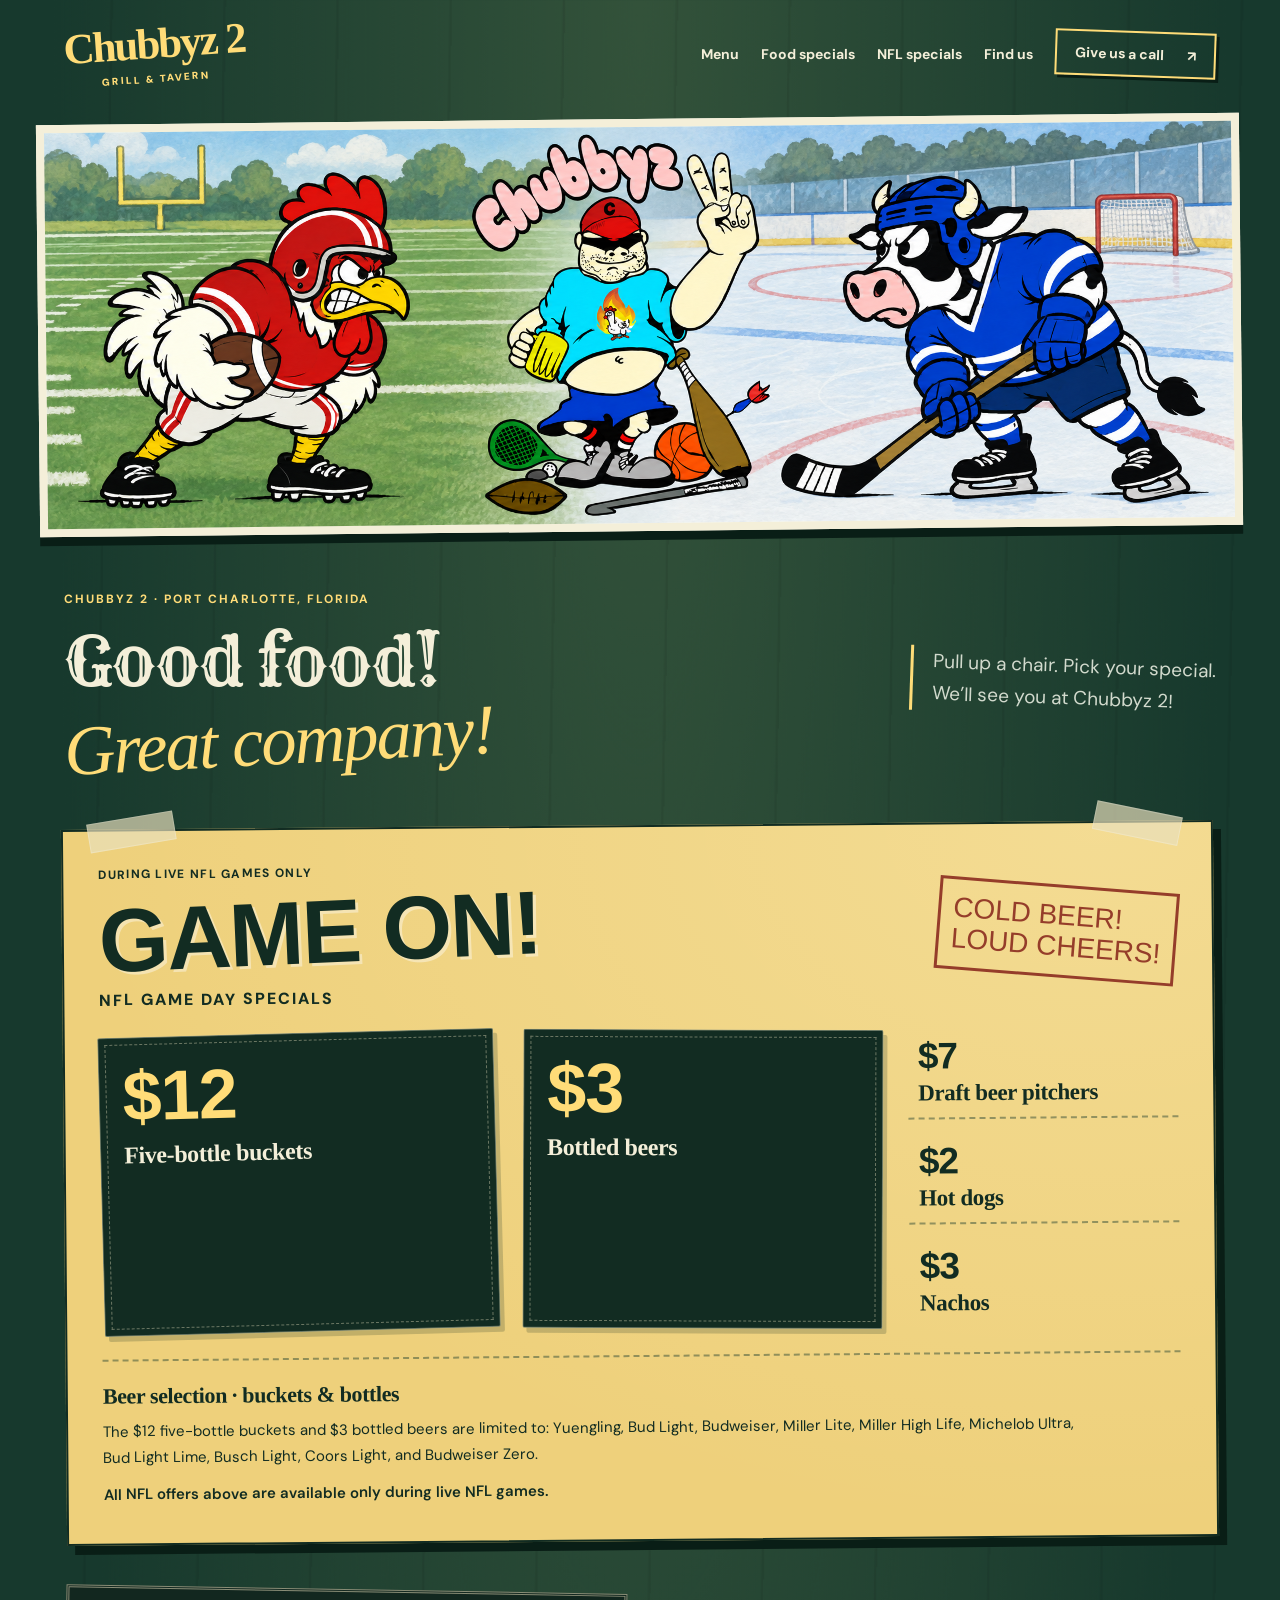
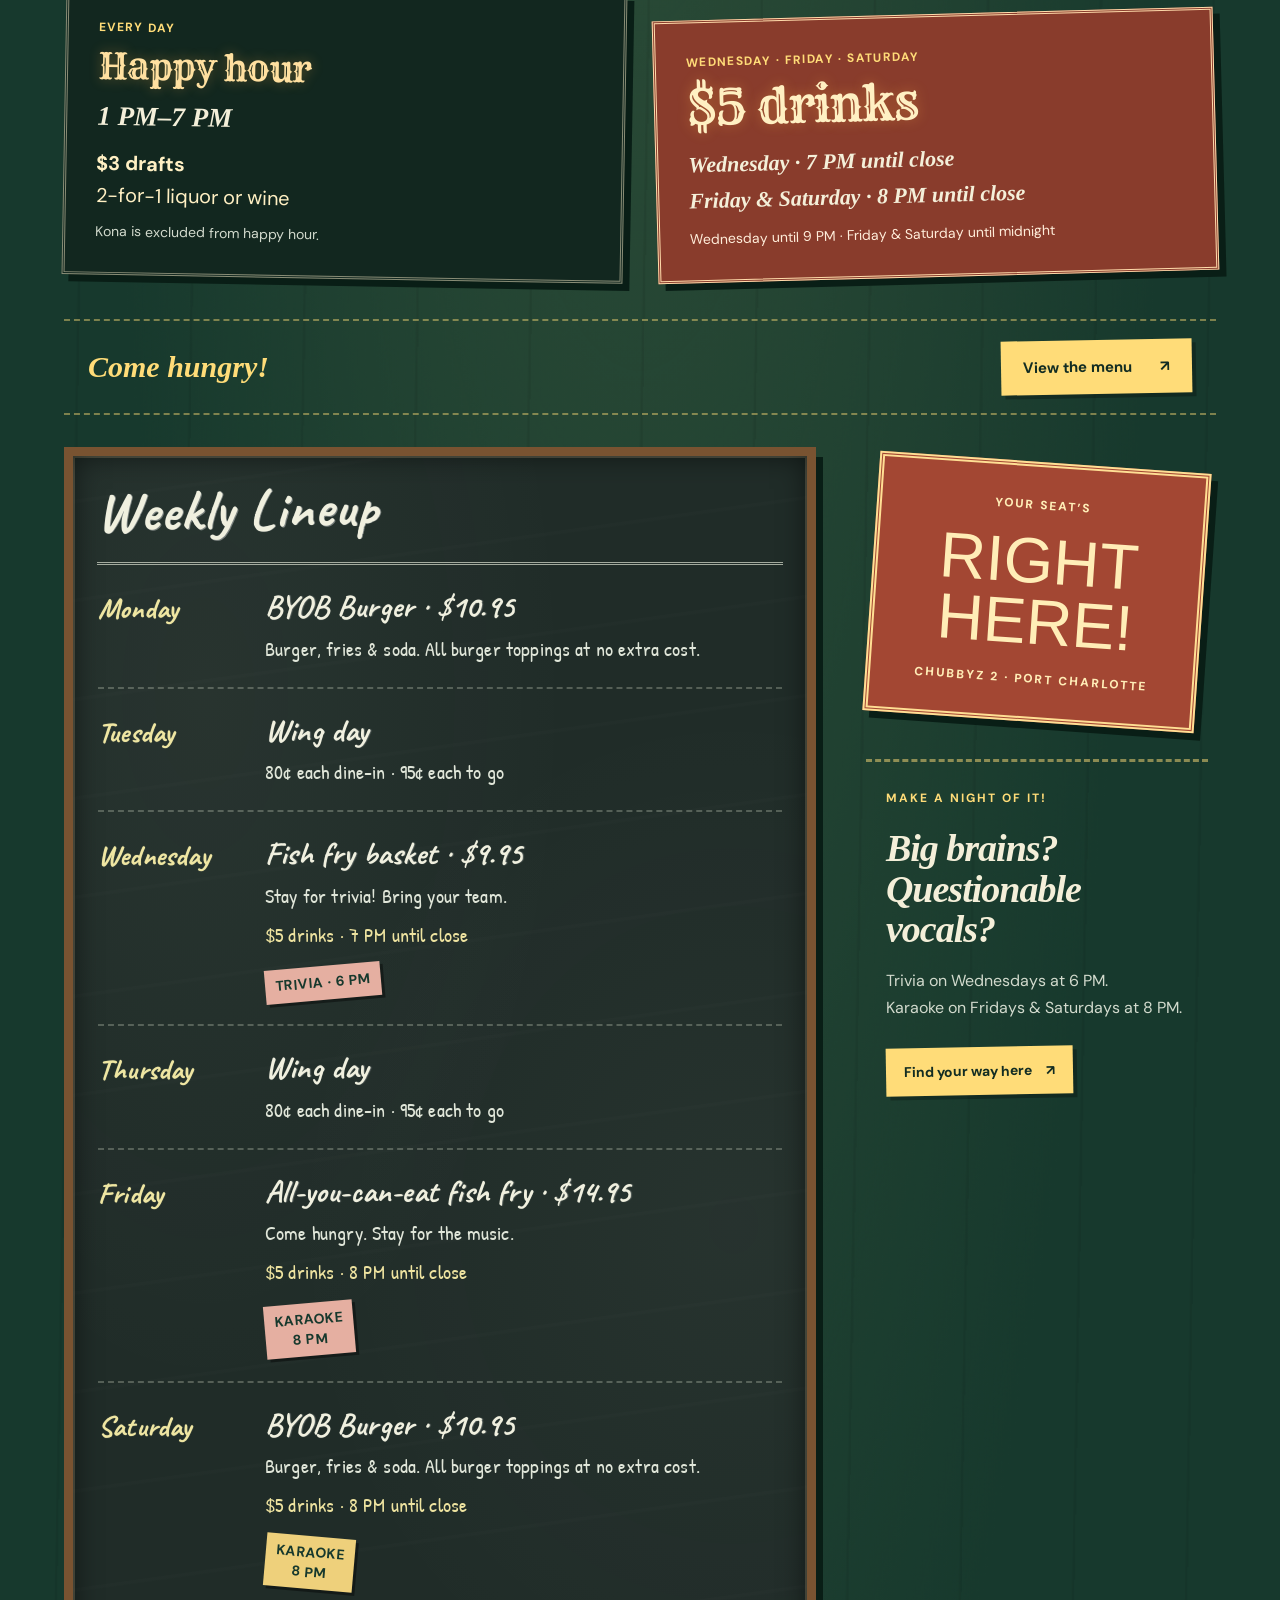
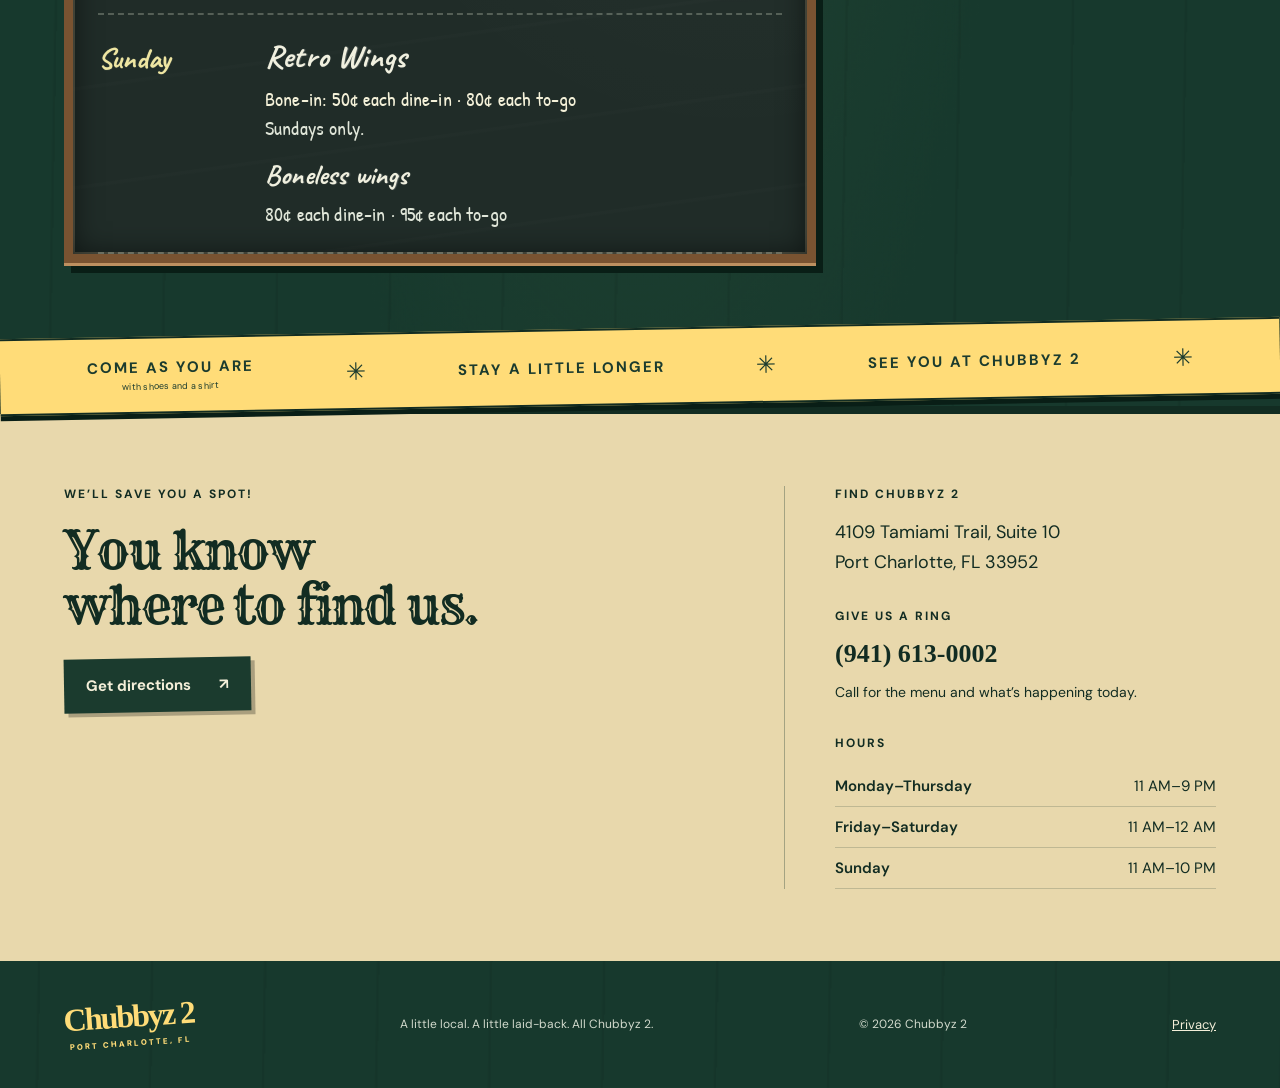
==== commit 866ceb41: "Show burger and fish special prices in weekly lineup" ====
--- a/index.html
+++ b/index.html
@@ -1,12 +1,12 @@
 <!doctype html>
-<html lang="en"><head><meta charset="utf-8"><meta name="viewport" content="width=device-width, initial-scale=1"><title>Chubbyz 2 | Port Charlotte, Florida</title><meta name="description" content="Chubbyz 2 Port Charlotte specials: $12 five-bottle buckets during live NFL games, Sunday Retro Wings at 50¢ each dine-in or 80¢ each to-go, daily happy hour, and weekly entertainment."><link rel="icon" type="image/svg+xml" href="data:image/svg+xml,%3Csvg xmlns='http://www.w3.org/2000/svg' viewBox='0 0 64 64'%3E%3Crect width='64' height='64' rx='12' fill='%231a392d'/%3E%3Ctext x='32' y='48' text-anchor='middle' font-family='Georgia' font-weight='bold' font-size='48' fill='%23ffdd73'%3EC%3C/text%3E%3C/svg%3E"><link rel="stylesheet" href="style.css"><link rel="stylesheet" href="dive-bar.css"><link rel="stylesheet" href="chalkboard.css"></head>
+<html lang="en"><head><meta charset="utf-8"><meta name="viewport" content="width=device-width, initial-scale=1"><title>Chubbyz 2 (Chubbyz) | Sports Bar &amp; Grill in Port Charlotte, FL</title><meta name="description" content="Chubbyz 2 Port Charlotte specials: $12 five-bottle buckets during live NFL games, Sunday Retro Wings at 50¢ each dine-in or 80¢ each to-go, daily happy hour, and weekly entertainment."><link rel="icon" type="image/svg+xml" href="data:image/svg+xml,%3Csvg xmlns='http://www.w3.org/2000/svg' viewBox='0 0 64 64'%3E%3Crect width='64' height='64' rx='12' fill='%231a392d'/%3E%3Ctext x='32' y='48' text-anchor='middle' font-family='Georgia' font-weight='bold' font-size='48' fill='%23ffdd73'%3EC%3C/text%3E%3C/svg%3E"><link rel="stylesheet" href="style.css"><link rel="stylesheet" href="dive-bar.css"><link rel="stylesheet" href="chalkboard.css"><link rel="canonical" href="https://turqlue.github.io/chubbyz2-live/"><meta name="google-site-verification" content="Cr8IIBIxjdjeYZoauewcthp_kGfQQXSJNczG3NgC-vQ"><script type="application/ld+json">{"@context":"https://schema.org","@type":"Restaurant","@id":"https://turqlue.github.io/chubbyz2-live/#restaurant","name":"Chubbyz 2","alternateName":["Chubbyz","Chubby'z Tavern"],"url":"https://turqlue.github.io/chubbyz2-live/","telephone":"+1-941-613-0002","image":"https://turqlue.github.io/chubbyz2-live/chubbyz-field-rink-header.png","hasMenu":"https://turqlue.github.io/chubbyz2-live/menu.html","address":{"@type":"PostalAddress","addressRegion":"FL","streetAddress":"4109 Tamiami Trail, Suite 10","addressLocality":"Port Charlotte","addressCountry":"US","postalCode":"33952"},"openingHoursSpecification":[{"dayOfWeek":["Monday","Tuesday","Wednesday","Thursday"],"opens":"11:00","closes":"21:00","@type":"OpeningHoursSpecification"},{"dayOfWeek":["Friday","Saturday"],"opens":"11:00","closes":"00:00","@type":"OpeningHoursSpecification"},{"dayOfWeek":"Sunday","opens":"11:00","closes":"22:00","@type":"OpeningHoursSpecification"}]}</script></head>
 <body><a class="skip" href="#main">Skip to content</a><header><a class="logo" href="#" aria-label="Chubbyz 2 home">Chubbyz 2<span>GRILL & TAVERN</span></a><nav aria-label="Main navigation"><a href="menu.html">Menu</a><a href="#weekly-lineup">Food specials</a><a href="#game-day">NFL specials</a><a href="#visit">Find us</a><a class="nav-call" href="tel:+19416130002">Give us a call <span aria-hidden="true">↗</span></a></nav></header>
 <main id="main"><div class="sports-banner"><img src="chubbyz-field-rink-header.png" alt="Chubbyz 2 mascot between a football chicken and a hockey cow, with a football field fading into an ice hockey rink behind them" width="3072" height="1024" fetchpriority="high"></div><section class="specials" id="specials" aria-labelledby="specials-title"><div class="specials-heading"><div><p class="eyebrow">CHUBBYZ 2 · PORT CHARLOTTE, FLORIDA</p><h1 id="specials-title">Good food!<br><em>Great company!</em></h1></div><p class="specials-intro">Pull up a chair. Pick your special.<br>We’ll see you at Chubbyz 2!</p></div><section class="game-day" id="game-day" aria-labelledby="game-day-title">
 <div class="game-day-heading"><div><p class="eyebrow">DURING LIVE NFL GAMES ONLY</p><h2 id="game-day-title">GAME ON!</h2><p class="game-subtitle">NFL Game Day Specials</p></div><p>COLD BEER!<br>LOUD CHEERS!</p></div>
 <div class="game-day-grid"><article class="nfl-offer bucket-offer"><p class="nfl-price">$12</p><h3>Five-bottle buckets</h3></article>
 <article class="nfl-offer"><p class="nfl-price">$3</p><h3>Bottled beers</h3></article>
 <div class="nfl-quick-deals"><article><p class="nfl-price">$7</p><h3>Draft beer pitchers</h3></article><article><p class="nfl-price">$2</p><h3>Hot dogs</h3></article><article><p class="nfl-price">$3</p><h3>Nachos</h3></article></div></div>
-<div class="beer-selection"><h3>Beer selection · buckets &amp; bottles</h3><p>The $12 five-bottle buckets and $3 bottled beers are limited to: Yuengling, Bud Light, Budweiser, Miller Lite, Miller High Life, Michelob Ultra, Bud Light Lime, Busch Light, Coors Light, and Budweiser Zero.</p><p class="game-day-note">All NFL offers above are available only during live NFL games.</p></div></section><section class="drink-specials" aria-label="Drink specials"><div class="drink-offer"><p class="eyebrow">EVERY DAY</p><h2>Happy hour</h2><p class="drink-time">1 PM–7 PM</p><p class="happy-hour-prices"><strong>$3 drafts</strong><br>2-for-1 liquor or wine</p><p class="drink-detail">Kona is excluded from happy hour.</p></div><div class="drink-offer evening"><p class="eyebrow">WEDNESDAY · FRIDAY · SATURDAY</p><h2>$5 drinks</h2><p class="drink-time">Wednesday · 7 PM until close<br>Friday &amp; Saturday · 8 PM until close</p><p class="drink-detail">Wednesday until 9 PM · Friday &amp; Saturday until midnight</p></div></section><div class="menu-strip"><span>Come hungry!</span><a class="button" href="menu.html">View the menu <span aria-hidden="true">↗</span></a></div><div class="specials-layout"><div class="weekly-board" id="weekly-lineup"><div class="board-heading"><h2>Weekly Lineup</h2><span>7 DAYS. PLENTY OF REASONS.</span></div><ol class="specials-list"><li class="special-row"><h3>Monday</h3><div class="special-food"><h4>BYOB Burger</h4><p>All burger toppings at no extra cost.</p></div></li><li class="special-row"><h3>Tuesday</h3><div class="special-food"><h4>Wing day</h4><p>80¢ each dine-in · 95¢ each to go</p></div></li><li class="special-row"><h3>Wednesday</h3><div class="special-food"><h4>Trivia</h4><p>Bring your team. Put your knowledge to the test.</p><p class="row-drinks">$5 drinks · 7 PM until close</p></div><span class="event-tag">TRIVIA · 6 PM</span></li><li class="special-row"><h3>Thursday</h3><div class="special-food"><h4>Wing day</h4><p>80¢ each dine-in · 95¢ each to go</p></div></li><li class="special-row"><h3>Friday</h3><div class="special-food"><h4>All-you-can-eat fish</h4><p>Come hungry. Stay for the music.</p><p class="row-drinks">$5 drinks · 8 PM until close</p></div><span class="event-tag">KARAOKE<br>8 PM</span></li><li class="special-row"><h3>Saturday</h3><div class="special-food"><h4>BYOB Burger</h4><p>All burger toppings at no extra cost.</p><p class="row-drinks">$5 drinks · 8 PM until close</p></div><span class="event-tag">KARAOKE<br>8 PM</span></li><li class="special-row"><h3>Sunday</h3><div class="special-food"><h4>Retro Wings</h4><p><strong>Bone-in: 50¢ each dine-in · 80¢ each to-go</strong><br>Sundays only.</p><h4 class="boneless-title">Boneless wings</h4><p>80¢ each dine-in · 95¢ each to-go</p></div></li></ol></div><aside class="specials-side"><div class="bar-sign" aria-hidden="true"><span>YOUR SEAT’S</span><strong>RIGHT<br>HERE!</strong><span>CHUBBYZ 2 · PORT CHARLOTTE</span></div><div class="weekend-note"><p class="eyebrow">MAKE A NIGHT OF IT!</p><h2>Big brains?<br>Questionable vocals?</h2><p>Trivia on Wednesdays at 6 PM.<br>Karaoke on Fridays &amp; Saturdays at 8 PM.</p><a class="button" href="#visit">Find your way here <span aria-hidden="true">↗</span></a></div></aside></div></section>
+<div class="beer-selection"><h3>Beer selection · buckets &amp; bottles</h3><p>The $12 five-bottle buckets and $3 bottled beers are limited to: Yuengling, Bud Light, Budweiser, Miller Lite, Miller High Life, Michelob Ultra, Bud Light Lime, Busch Light, Coors Light, and Budweiser Zero.</p><p class="game-day-note">All NFL offers above are available only during live NFL games.</p></div></section><section class="drink-specials" aria-label="Drink specials"><div class="drink-offer"><p class="eyebrow">EVERY DAY</p><h2>Happy hour</h2><p class="drink-time">1 PM–7 PM</p><p class="happy-hour-prices"><strong>$3 drafts</strong><br>2-for-1 liquor or wine</p><p class="drink-detail">Kona is excluded from happy hour.</p></div><div class="drink-offer evening"><p class="eyebrow">WEDNESDAY · FRIDAY · SATURDAY</p><h2>$5 drinks</h2><p class="drink-time">Wednesday · 7 PM until close<br>Friday &amp; Saturday · 8 PM until close</p><p class="drink-detail">Wednesday until 9 PM · Friday &amp; Saturday until midnight</p></div></section><div class="menu-strip"><span>Come hungry!</span><a class="button" href="menu.html">View the menu <span aria-hidden="true">↗</span></a></div><div class="specials-layout"><div class="weekly-board" id="weekly-lineup"><div class="board-heading"><h2>Weekly Lineup</h2><span>7 DAYS. PLENTY OF REASONS.</span></div><ol class="specials-list"><li class="special-row"><h3>Monday</h3><div class="special-food"><h4>BYOB Burger · $10.95</h4><p>Burger, fries &amp; soda. All burger toppings at no extra cost.</p></div></li><li class="special-row"><h3>Tuesday</h3><div class="special-food"><h4>Wing day</h4><p>80¢ each dine-in · 95¢ each to go</p></div></li><li class="special-row"><h3>Wednesday</h3><div class="special-food"><h4>Fish fry basket · $9.95</h4><p>Stay for trivia! Bring your team.</p><p class="row-drinks">$5 drinks · 7 PM until close</p></div><span class="event-tag">TRIVIA · 6 PM</span></li><li class="special-row"><h3>Thursday</h3><div class="special-food"><h4>Wing day</h4><p>80¢ each dine-in · 95¢ each to go</p></div></li><li class="special-row"><h3>Friday</h3><div class="special-food"><h4>All-you-can-eat fish fry · $14.95</h4><p>Come hungry. Stay for the music.</p><p class="row-drinks">$5 drinks · 8 PM until close</p></div><span class="event-tag">KARAOKE<br>8 PM</span></li><li class="special-row"><h3>Saturday</h3><div class="special-food"><h4>BYOB Burger · $10.95</h4><p>Burger, fries &amp; soda. All burger toppings at no extra cost.</p><p class="row-drinks">$5 drinks · 8 PM until close</p></div><span class="event-tag">KARAOKE<br>8 PM</span></li><li class="special-row"><h3>Sunday</h3><div class="special-food"><h4>Retro Wings</h4><p><strong>Bone-in: 50¢ each dine-in · 80¢ each to-go</strong><br>Sundays only.</p><h4 class="boneless-title">Boneless wings</h4><p>80¢ each dine-in · 95¢ each to-go</p></div></li></ol></div><aside class="specials-side"><div class="bar-sign" aria-hidden="true"><span>YOUR SEAT’S</span><strong>RIGHT<br>HERE!</strong><span>CHUBBYZ 2 · PORT CHARLOTTE</span></div><div class="weekend-note"><p class="eyebrow">MAKE A NIGHT OF IT!</p><h2>Big brains?<br>Questionable vocals?</h2><p>Trivia on Wednesdays at 6 PM.<br>Karaoke on Fridays &amp; Saturdays at 8 PM.</p><a class="button" href="#visit">Find your way here <span aria-hidden="true">↗</span></a></div></aside></div></section>
 <div class="ticker"><span class="come-as-you-are">COME AS YOU ARE<small>with shoes and a shirt</small></span><b aria-hidden="true">✳</b><span>STAY A LITTLE LONGER</span><b aria-hidden="true">✳</b><span>SEE YOU AT CHUBBYZ 2</span><b aria-hidden="true">✳</b></div>
 
 <section id="visit" class="visit"><div><p class="eyebrow">WE’LL SAVE YOU A SPOT!</p><h2>You know<br>where to find us.</h2><a class="button dark" href="https://www.google.com/maps/search/?api=1&query=Chubbyz+4109+Tamiami+Trail+Port+Charlotte+FL" target="_blank" rel="noopener noreferrer">Get directions <span aria-hidden="true">↗</span></a></div><div class="visit-details"><div><h3>FIND CHUBBYZ 2</h3><p>4109 Tamiami Trail, Suite 10<br>Port Charlotte, FL 33952</p></div><div><h3>GIVE US A RING</h3><a class="phone" href="tel:+19416130002">(941) 613-0002</a><p class="hours">Call for the menu and what’s happening today.</p></div><div class="opening-hours"><h3>HOURS</h3><dl><div><dt>Monday–Thursday</dt><dd>11 AM–9 PM</dd></div><div><dt>Friday–Saturday</dt><dd>11 AM–12 AM</dd></div><div><dt>Sunday</dt><dd>11 AM–10 PM</dd></div></dl></div></div></section></main><footer><a class="logo" href="#">Chubbyz 2<span>PORT CHARLOTTE, FL</span></a><p>A little local. A little laid-back. All Chubbyz 2.</p><span>© <span id="year">2026</span> Chubbyz 2</span><a class="privacy-link" href="privacy.html">Privacy</a></footer></body></html>
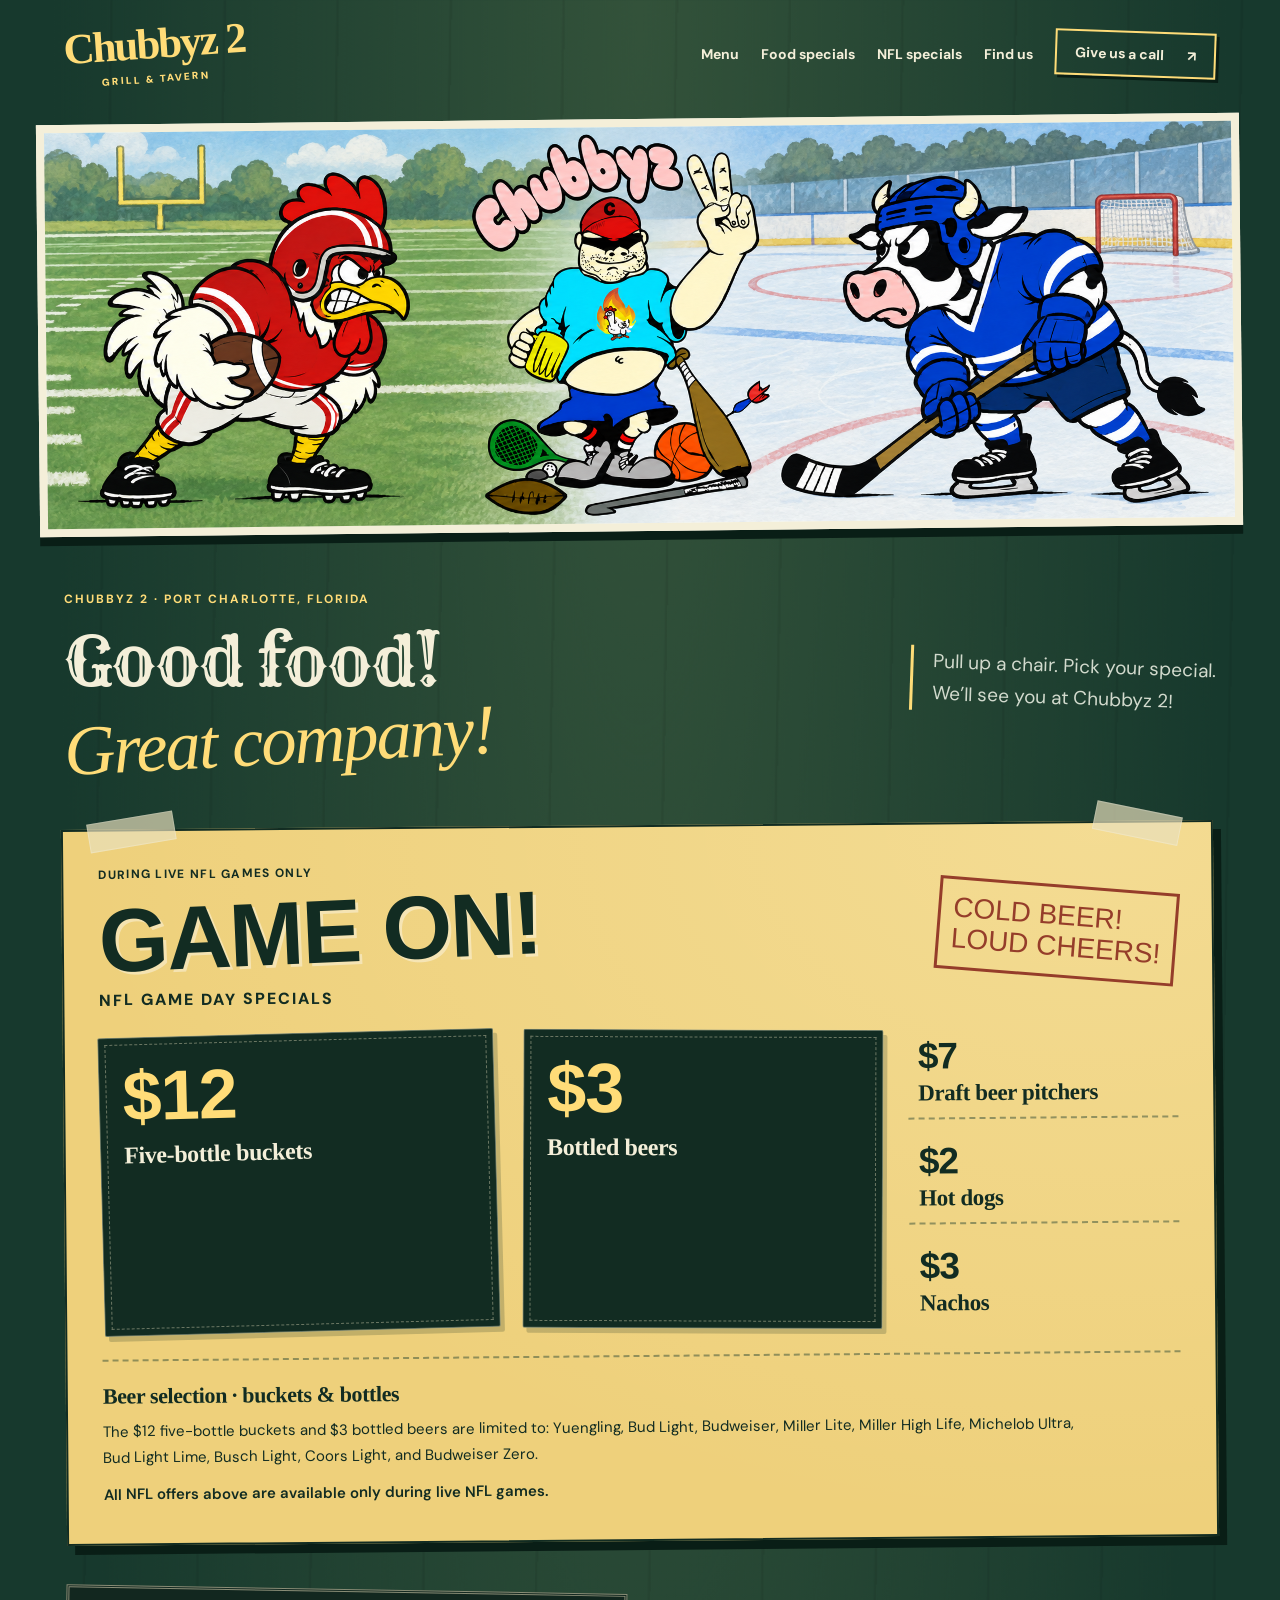
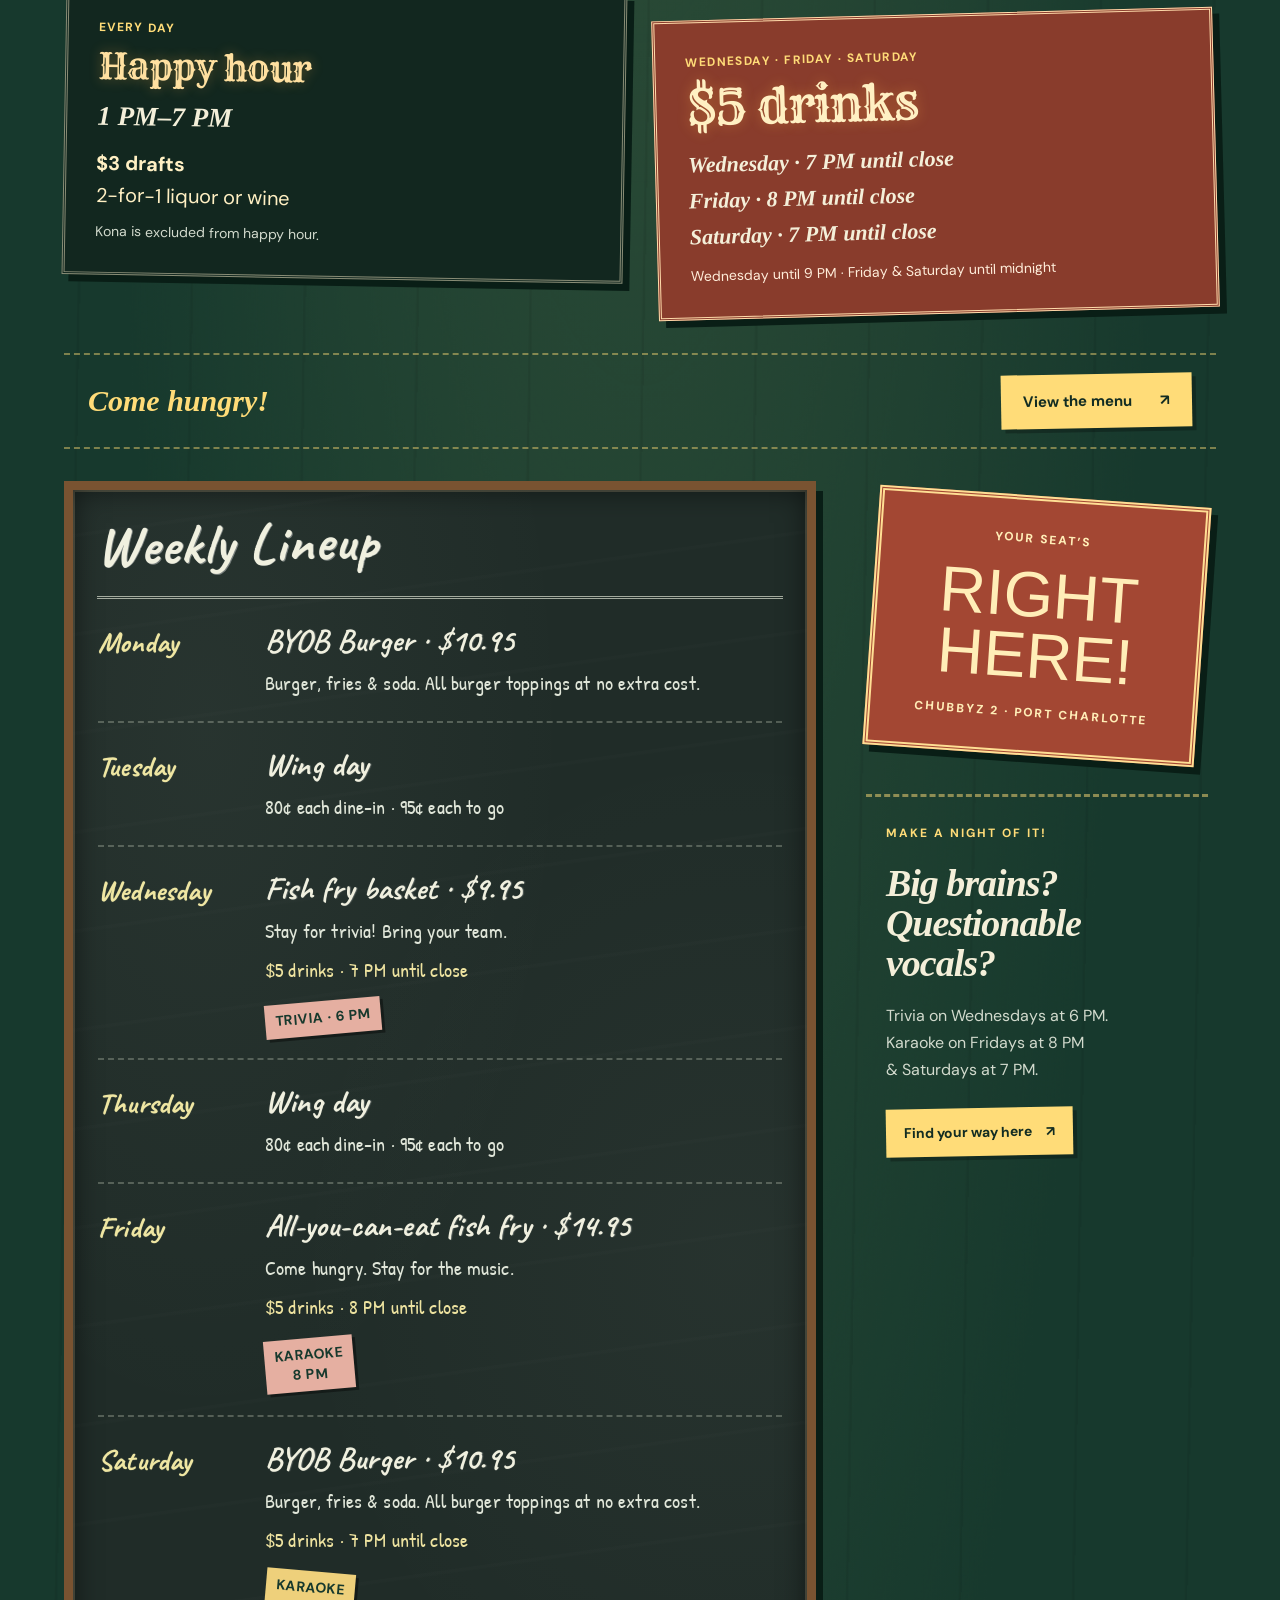
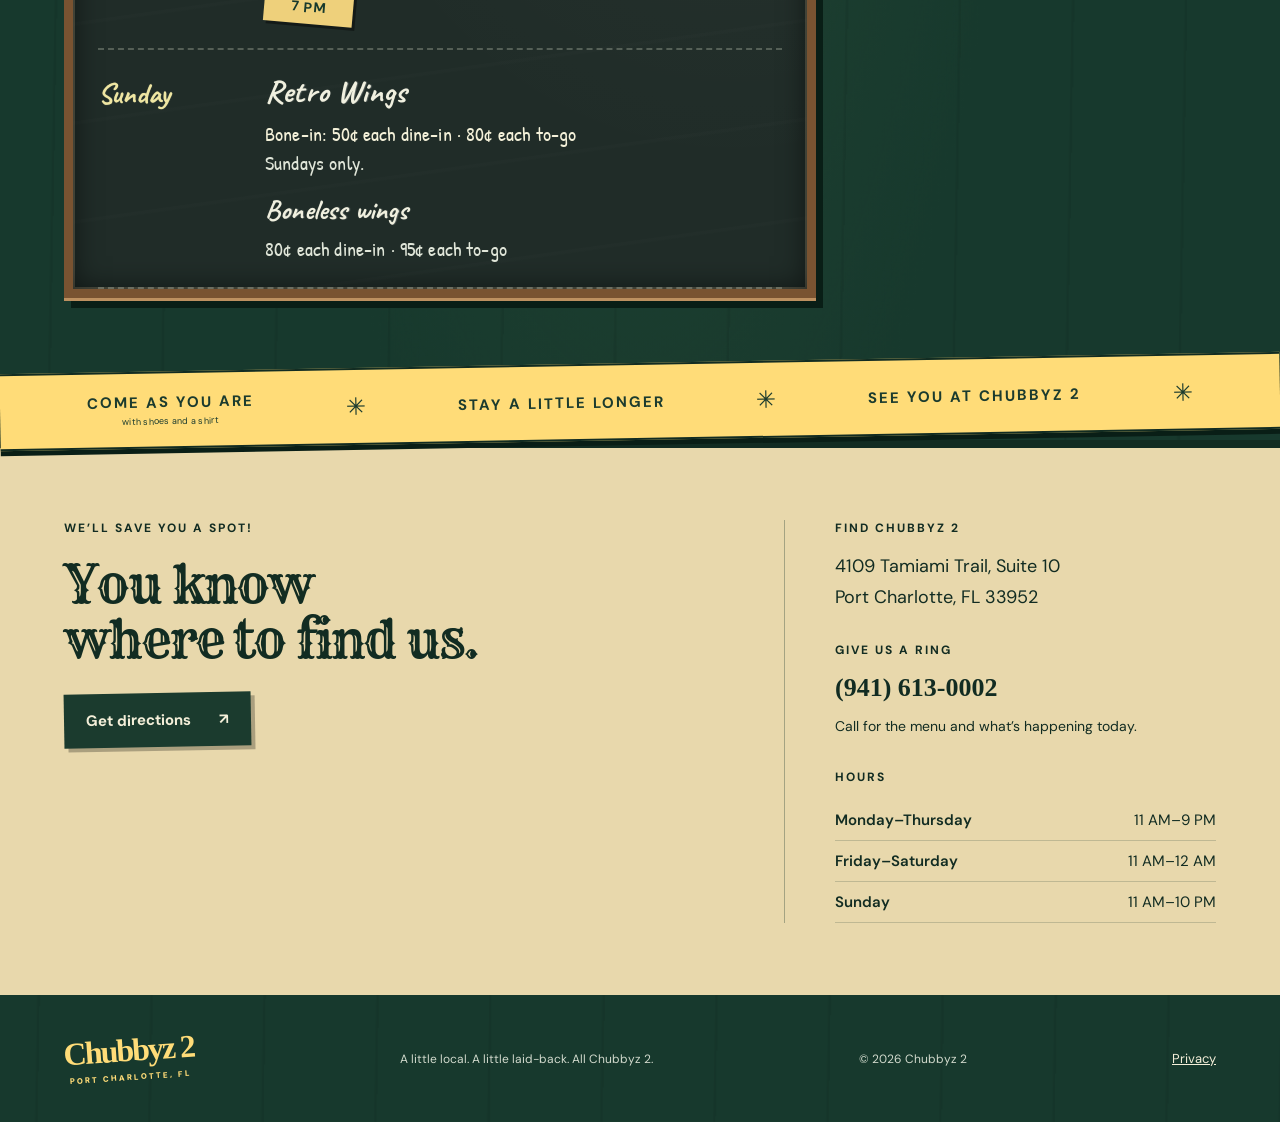
==== commit 37515e32: "Start Saturday drinks and karaoke at 7 PM" ====
--- a/index.html
+++ b/index.html
@@ -6,7 +6,7 @@
 <div class="game-day-grid"><article class="nfl-offer bucket-offer"><p class="nfl-price">$12</p><h3>Five-bottle buckets</h3></article>
 <article class="nfl-offer"><p class="nfl-price">$3</p><h3>Bottled beers</h3></article>
 <div class="nfl-quick-deals"><article><p class="nfl-price">$7</p><h3>Draft beer pitchers</h3></article><article><p class="nfl-price">$2</p><h3>Hot dogs</h3></article><article><p class="nfl-price">$3</p><h3>Nachos</h3></article></div></div>
-<div class="beer-selection"><h3>Beer selection · buckets &amp; bottles</h3><p>The $12 five-bottle buckets and $3 bottled beers are limited to: Yuengling, Bud Light, Budweiser, Miller Lite, Miller High Life, Michelob Ultra, Bud Light Lime, Busch Light, Coors Light, and Budweiser Zero.</p><p class="game-day-note">All NFL offers above are available only during live NFL games.</p></div></section><section class="drink-specials" aria-label="Drink specials"><div class="drink-offer"><p class="eyebrow">EVERY DAY</p><h2>Happy hour</h2><p class="drink-time">1 PM–7 PM</p><p class="happy-hour-prices"><strong>$3 drafts</strong><br>2-for-1 liquor or wine</p><p class="drink-detail">Kona is excluded from happy hour.</p></div><div class="drink-offer evening"><p class="eyebrow">WEDNESDAY · FRIDAY · SATURDAY</p><h2>$5 drinks</h2><p class="drink-time">Wednesday · 7 PM until close<br>Friday &amp; Saturday · 8 PM until close</p><p class="drink-detail">Wednesday until 9 PM · Friday &amp; Saturday until midnight</p></div></section><div class="menu-strip"><span>Come hungry!</span><a class="button" href="menu.html">View the menu <span aria-hidden="true">↗</span></a></div><div class="specials-layout"><div class="weekly-board" id="weekly-lineup"><div class="board-heading"><h2>Weekly Lineup</h2><span>7 DAYS. PLENTY OF REASONS.</span></div><ol class="specials-list"><li class="special-row"><h3>Monday</h3><div class="special-food"><h4>BYOB Burger · $10.95</h4><p>Burger, fries &amp; soda. All burger toppings at no extra cost.</p></div></li><li class="special-row"><h3>Tuesday</h3><div class="special-food"><h4>Wing day</h4><p>80¢ each dine-in · 95¢ each to go</p></div></li><li class="special-row"><h3>Wednesday</h3><div class="special-food"><h4>Fish fry basket · $9.95</h4><p>Stay for trivia! Bring your team.</p><p class="row-drinks">$5 drinks · 7 PM until close</p></div><span class="event-tag">TRIVIA · 6 PM</span></li><li class="special-row"><h3>Thursday</h3><div class="special-food"><h4>Wing day</h4><p>80¢ each dine-in · 95¢ each to go</p></div></li><li class="special-row"><h3>Friday</h3><div class="special-food"><h4>All-you-can-eat fish fry · $14.95</h4><p>Come hungry. Stay for the music.</p><p class="row-drinks">$5 drinks · 8 PM until close</p></div><span class="event-tag">KARAOKE<br>8 PM</span></li><li class="special-row"><h3>Saturday</h3><div class="special-food"><h4>BYOB Burger · $10.95</h4><p>Burger, fries &amp; soda. All burger toppings at no extra cost.</p><p class="row-drinks">$5 drinks · 8 PM until close</p></div><span class="event-tag">KARAOKE<br>8 PM</span></li><li class="special-row"><h3>Sunday</h3><div class="special-food"><h4>Retro Wings</h4><p><strong>Bone-in: 50¢ each dine-in · 80¢ each to-go</strong><br>Sundays only.</p><h4 class="boneless-title">Boneless wings</h4><p>80¢ each dine-in · 95¢ each to-go</p></div></li></ol></div><aside class="specials-side"><div class="bar-sign" aria-hidden="true"><span>YOUR SEAT’S</span><strong>RIGHT<br>HERE!</strong><span>CHUBBYZ 2 · PORT CHARLOTTE</span></div><div class="weekend-note"><p class="eyebrow">MAKE A NIGHT OF IT!</p><h2>Big brains?<br>Questionable vocals?</h2><p>Trivia on Wednesdays at 6 PM.<br>Karaoke on Fridays &amp; Saturdays at 8 PM.</p><a class="button" href="#visit">Find your way here <span aria-hidden="true">↗</span></a></div></aside></div></section>
+<div class="beer-selection"><h3>Beer selection · buckets &amp; bottles</h3><p>The $12 five-bottle buckets and $3 bottled beers are limited to: Yuengling, Bud Light, Budweiser, Miller Lite, Miller High Life, Michelob Ultra, Bud Light Lime, Busch Light, Coors Light, and Budweiser Zero.</p><p class="game-day-note">All NFL offers above are available only during live NFL games.</p></div></section><section class="drink-specials" aria-label="Drink specials"><div class="drink-offer"><p class="eyebrow">EVERY DAY</p><h2>Happy hour</h2><p class="drink-time">1 PM–7 PM</p><p class="happy-hour-prices"><strong>$3 drafts</strong><br>2-for-1 liquor or wine</p><p class="drink-detail">Kona is excluded from happy hour.</p></div><div class="drink-offer evening"><p class="eyebrow">WEDNESDAY · FRIDAY · SATURDAY</p><h2>$5 drinks</h2><p class="drink-time">Wednesday · 7 PM until close<br>Friday · 8 PM until close<br>Saturday · 7 PM until close</p><p class="drink-detail">Wednesday until 9 PM · Friday &amp; Saturday until midnight</p></div></section><div class="menu-strip"><span>Come hungry!</span><a class="button" href="menu.html">View the menu <span aria-hidden="true">↗</span></a></div><div class="specials-layout"><div class="weekly-board" id="weekly-lineup"><div class="board-heading"><h2>Weekly Lineup</h2><span>7 DAYS. PLENTY OF REASONS.</span></div><ol class="specials-list"><li class="special-row"><h3>Monday</h3><div class="special-food"><h4>BYOB Burger · $10.95</h4><p>Burger, fries &amp; soda. All burger toppings at no extra cost.</p></div></li><li class="special-row"><h3>Tuesday</h3><div class="special-food"><h4>Wing day</h4><p>80¢ each dine-in · 95¢ each to go</p></div></li><li class="special-row"><h3>Wednesday</h3><div class="special-food"><h4>Fish fry basket · $9.95</h4><p>Stay for trivia! Bring your team.</p><p class="row-drinks">$5 drinks · 7 PM until close</p></div><span class="event-tag">TRIVIA · 6 PM</span></li><li class="special-row"><h3>Thursday</h3><div class="special-food"><h4>Wing day</h4><p>80¢ each dine-in · 95¢ each to go</p></div></li><li class="special-row"><h3>Friday</h3><div class="special-food"><h4>All-you-can-eat fish fry · $14.95</h4><p>Come hungry. Stay for the music.</p><p class="row-drinks">$5 drinks · 8 PM until close</p></div><span class="event-tag">KARAOKE<br>8 PM</span></li><li class="special-row"><h3>Saturday</h3><div class="special-food"><h4>BYOB Burger · $10.95</h4><p>Burger, fries &amp; soda. All burger toppings at no extra cost.</p><p class="row-drinks">$5 drinks · 7 PM until close</p></div><span class="event-tag">KARAOKE<br>7 PM</span></li><li class="special-row"><h3>Sunday</h3><div class="special-food"><h4>Retro Wings</h4><p><strong>Bone-in: 50¢ each dine-in · 80¢ each to-go</strong><br>Sundays only.</p><h4 class="boneless-title">Boneless wings</h4><p>80¢ each dine-in · 95¢ each to-go</p></div></li></ol></div><aside class="specials-side"><div class="bar-sign" aria-hidden="true"><span>YOUR SEAT’S</span><strong>RIGHT<br>HERE!</strong><span>CHUBBYZ 2 · PORT CHARLOTTE</span></div><div class="weekend-note"><p class="eyebrow">MAKE A NIGHT OF IT!</p><h2>Big brains?<br>Questionable vocals?</h2><p>Trivia on Wednesdays at 6 PM.<br>Karaoke on Fridays at 8 PM<br>&amp; Saturdays at 7 PM.</p><a class="button" href="#visit">Find your way here <span aria-hidden="true">↗</span></a></div></aside></div></section>
 <div class="ticker"><span class="come-as-you-are">COME AS YOU ARE<small>with shoes and a shirt</small></span><b aria-hidden="true">✳</b><span>STAY A LITTLE LONGER</span><b aria-hidden="true">✳</b><span>SEE YOU AT CHUBBYZ 2</span><b aria-hidden="true">✳</b></div>
 
 <section id="visit" class="visit"><div><p class="eyebrow">WE’LL SAVE YOU A SPOT!</p><h2>You know<br>where to find us.</h2><a class="button dark" href="https://www.google.com/maps/search/?api=1&query=Chubbyz+4109+Tamiami+Trail+Port+Charlotte+FL" target="_blank" rel="noopener noreferrer">Get directions <span aria-hidden="true">↗</span></a></div><div class="visit-details"><div><h3>FIND CHUBBYZ 2</h3><p>4109 Tamiami Trail, Suite 10<br>Port Charlotte, FL 33952</p></div><div><h3>GIVE US A RING</h3><a class="phone" href="tel:+19416130002">(941) 613-0002</a><p class="hours">Call for the menu and what’s happening today.</p></div><div class="opening-hours"><h3>HOURS</h3><dl><div><dt>Monday–Thursday</dt><dd>11 AM–9 PM</dd></div><div><dt>Friday–Saturday</dt><dd>11 AM–12 AM</dd></div><div><dt>Sunday</dt><dd>11 AM–10 PM</dd></div></dl></div></div></section></main><footer><a class="logo" href="#">Chubbyz 2<span>PORT CHARLOTTE, FL</span></a><p>A little local. A little laid-back. All Chubbyz 2.</p><span>© <span id="year">2026</span> Chubbyz 2</span><a class="privacy-link" href="privacy.html">Privacy</a></footer></body></html>
